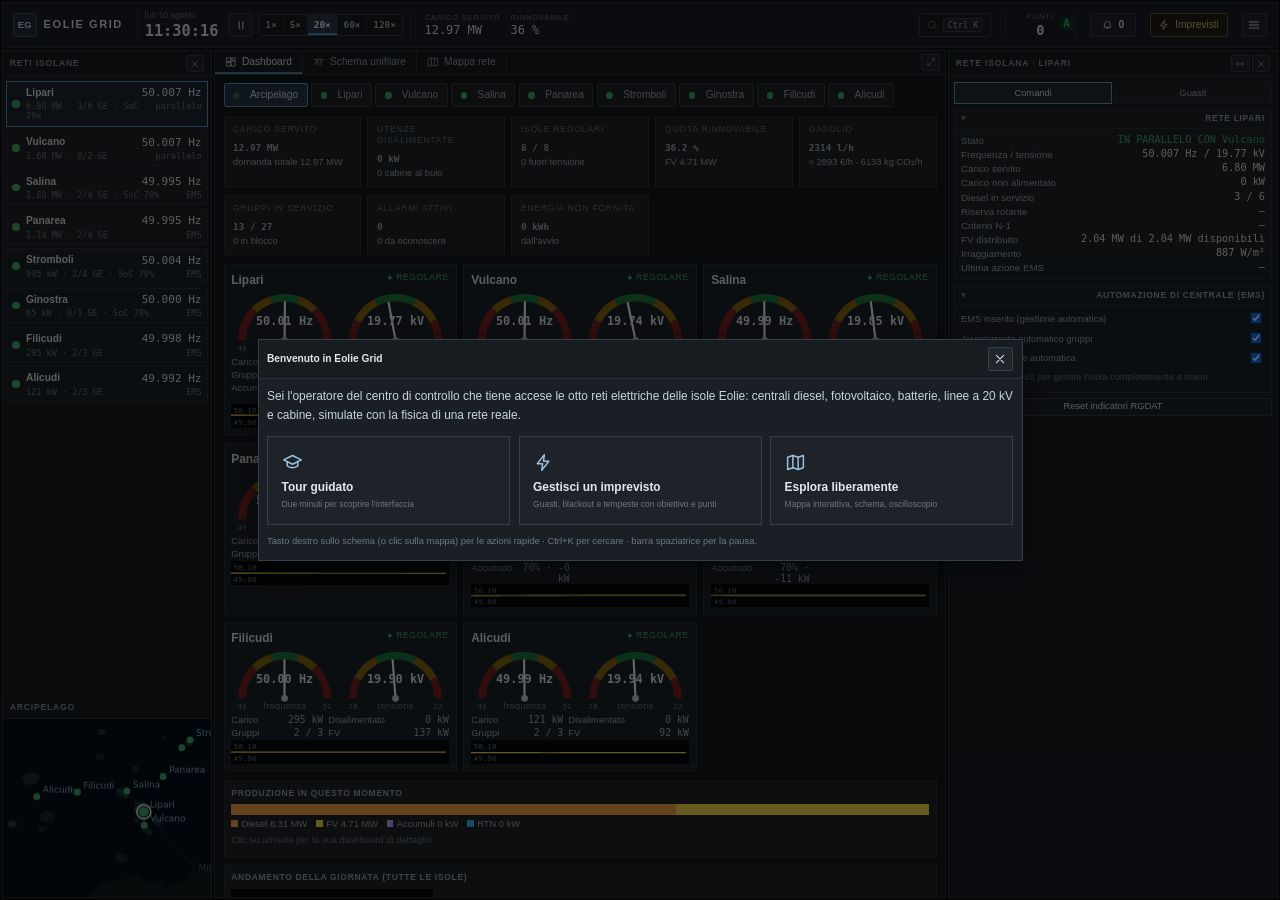
==== Eolie/index.html @ 248d2130 "Estrai i sorgenti di Eolie Grid dallo zip Co-Authored-By: Claude Opus 5.5 <noreply@anthropic.com> Cl" ====
<!DOCTYPE html>
<html lang="it">
<head>
<meta charset="utf-8">
<meta name="viewport" content="width=device-width,initial-scale=1">
<title>Eolie Grid · Centro di controllo</title>
<link rel="stylesheet" href="css/scada.css?v=31">
<link rel="stylesheet" href="css/ux.css?v=31">
<link rel="stylesheet" href="css/icons.css?v=31">
<link rel="stylesheet" href="css/pro.css?v=31">
</head>
<body>
<div id="app">
  <header id="top">
    <div class="brand" data-a="home" title="Torna alla panoramica"><span class="logo">EG</span><div><b>EOLIE GRID</b><small>Centro di controllo reti isolane</small></div></div>
    <div class="timebox">
      <div class="clock"><small id="hDate">—</small><b id="hClock">--:--:--</b></div>
      <button id="bPause" class="btn icon" title="Pausa / riprendi (barra spaziatrice)"><i class="ico ico-pause"></i></button>
      <div class="seg" id="segClk" title="Velocità della giornata simulata">
        <button data-v="1">1×</button><button data-v="5">5×</button><button data-v="20" class="on">20×</button><button data-v="60">60×</button><button data-v="120">120×</button>
      </div>
    </div>
    <div class="kpis" id="kpis" hidden></div>
    <span class="hsp"></span>
    <button class="search" id="bSearch" title="Cerca isole, componenti, imprevisti e comandi (Ctrl+K)"><i class="ico ico-search"></i> <span>Cerca</span><kbd>Ctrl K</kbd></button>
    <div class="score" id="score" title="Punteggio e qualità del servizio · clic per il dettaglio"><small>PUNTI</small><b id="scPts">0</b><i id="scGrade">A</i></div>
    <button id="bAlm" class="btn alm" title="Allarmi da riconoscere · clic per l'elenco"><i class="ico ico-bell"></i> <b id="almN">0</b></button>
    <button id="emsBadge" class="btn wa" data-a="emsAll" title="Automazione disinserita: clic per reinserirla su tutte le isole" style="display:none"></button>
    <button id="bScen" class="btn hi" title="Avvia un imprevisto da gestire"><i class="ico ico-bolt"></i><span> Imprevisti</span></button>
    <div class="hmenu">
      <button id="bMenu" class="btn icon" data-a="menu" title="Menu"><i class="ico ico-menu"></i></button>
      <div id="menuBox" class="hidden">
        <div class="mlab">Pannelli</div>
        <button class="mi" data-a="ptog" data-p="left" id="dk-left"><i></i>Elenco isole</button>
        <button class="mi" data-a="ptog" data-p="right" id="dk-right"><i></i>Pannello comandi</button>
        <button class="mi" data-a="ptog" data-p="bottom" id="dk-bottom"><i></i>Strumenti (oscilloscopio, trend, eventi)</button>
        <div class="mlab">Automazione</div>
        <button class="mi" id="bEms" data-a="emsAll"></button>
        <div class="mlab">Simulazione</div>
        <button class="mi" id="bSlow">Moviola</button>
        <button class="mi" id="bMode" data-a="mode">BASE</button>
        <button class="mi" id="bSnd">Suono</button>
        <button class="mi" id="bAck"><i class="ico ico-check"></i> Riconosci tutti gli allarmi</button>
        <div class="mlab">Altro</div>
        <button class="mi" id="bSet"><i class="ico ico-gear"></i> Impostazioni</button>
        <button class="mi" id="bHelp"><i class="ico ico-help"></i> Aiuto, tour e scorciatoie</button>
      </div>
    </div>
  </header>

  <aside id="left" class="panel">
    <div class="ph"><span>Reti isolane</span><span class="pb"><button data-a="pmin" data-p="left" title="Chiudi pannello"><i class="ico ico-x"></i></button></span></div>
    <div id="islList"></div>
    <div class="ph"><span>Arcipelago</span></div>
    <canvas id="mini"></canvas>
  </aside>

  <section id="center" class="panel">
    <div class="tabs" id="ctabs">
      <button data-tab="dash" class="on"><i class="ico ico-dashboard"></i> Dashboard</button>
      <button data-tab="sld"><i class="ico ico-schema"></i> Schema unifilare</button>
      <button data-tab="map"><i class="ico ico-map"></i> Mappa rete</button>
      <span class="sp"></span>
      <span id="islTitle"></span>
      <button id="bFit" title="Adatta lo schema alla finestra"><i class="ico ico-fit"></i></button>
      <span class="pb"><button data-a="pmax" data-p="center" title="Ingrandisci / ripristina"><i class="ico ico-expand"></i></button></span>
    </div>
    <div class="cv" id="cvWrap"><canvas id="cv"></canvas><div id="tip"></div><div id="banner"></div><div id="dash"></div></div>
  </section>

  <aside id="right" class="panel">
    <div class="ph"><span id="fpTitle">Seleziona un componente</span><span class="pb"><button data-a="pmax" data-p="right" title="Allarga / ripristina"><i class="ico ico-width"></i></button><button data-a="pmin" data-p="right" title="Chiudi pannello"><i class="ico ico-x"></i></button></span></div>
    <div id="fp"></div>
  </aside>

  <footer id="bottom" class="panel">
    <div class="tabs" id="btabs">
      <button data-tab="scope" class="on"><i class="ico ico-scope"></i> Oscilloscopio</button>
      <button data-tab="trend"><i class="ico ico-trend"></i> Trend</button>
      <button data-tab="alm"><i class="ico ico-bell"></i> Allarmi <b id="almN2"></b></button>
      <button data-tab="soe"><i class="ico ico-list"></i> Eventi</button>
      <span class="sp"></span>
      <span class="pb"><button data-a="pmax" data-p="bottom" title="Ingrandisci / ripristina"><i class="ico ico-expand"></i></button><button data-a="pmin" data-p="bottom" title="Chiudi pannello"><i class="ico ico-x"></i></button></span>
    </div>
    <div class="bp on" id="bp-scope">
      <div id="scopeWrap"><canvas id="scope"></canvas><div id="scopeRd"></div></div>
      <div id="scopeSide"><canvas id="phasor"></canvas><div id="scopeCtl"></div></div>
    </div>
    <div class="bp" id="bp-trend"><canvas id="trend"></canvas><div id="trendCtl"></div></div>
    <div class="bp" id="bp-alm"><div class="tblwrap"><table id="almT"></table></div></div>
    <div class="bp" id="bp-soe"><div class="soebar"><select id="soeIsl"></select><input id="soeQ" placeholder="filtra testo…"><label><input type="checkbox" id="soeImp"> solo eventi rilevanti</label></div><div class="tblwrap" id="soeW"><table id="soeT"></table></div></div>
  </footer>
</div>

<div id="modal" class="hidden"><div class="mbox"><div class="mh"><b id="mTitle"></b><button class="btn icon" id="mClose" title="Chiudi"><i class="ico ico-x"></i></button></div><div id="mBody"></div></div></div>
<div id="toast"></div>
<div id="ctx"></div>
<div id="pal" class="hidden"><div class="pbox"><input id="palQ" placeholder="Cerca un'isola, un gruppo, una linea, una cabina, un imprevisto o un comando…" autocomplete="off"><div id="palL"></div><div class="phint">↑↓ per scegliere · Invio per aprire · Esc per chiudere</div></div></div>
<div id="tour" class="hidden"><div id="tourHole"></div><div id="tourCard"></div></div>
<div id="splash"><div><span class="logo">EG</span><b>EOLIE GRID</b><small>Avvio della simulazione</small></div></div>

<script src="js/geo.js?v=31"></script>
<script src="js/data.js?v=31"></script>
<script src="js/engine.js?v=31"></script>
<script src="js/prot.js?v=31"></script>
<script src="js/ctrl.js?v=31"></script>
<script src="js/rec.js?v=31"></script>
<script src="js/ui-core.js?v=31"></script>
<script src="js/scen.js?v=31"></script>
<script src="js/ui-sld.js?v=31"></script>
<script src="js/ui-map.js?v=31"></script>
<script src="js/ui-face.js?v=31"></script>
<script src="js/ui-scope.js?v=31"></script>
<script src="js/ui-dash.js?v=31"></script>
<script src="js/ui-main.js?v=31"></script>
<script src="js/ui-ux.js?v=31"></script>
</body>
</html>
---- Eolie/css/scada.css ----
:root {
  --bg: #070a0d; --pn: #0d1217; --pn2: #111820; --bd: #1f2a33; --bd2: #2c3a46;
  --tx: #93a6b2; --hi: #e2edf3; --dim: #5d717d;
  --mv: #36b9ff; --dead: #4b5864; --ok: #33e07a; --wa: #ffc534; --al: #ff4040; --mag: #ff5fc8; --or: #ff9a2e;
  --c1: #ffe14d; --c2: #3ae6ff; --c3: #ff6ad5; --c4: #6dff8a;
  --mono: ui-monospace, "Cascadia Mono", Consolas, "SF Mono", Menlo, monospace;
  --sans: "Segoe UI", system-ui, -apple-system, Roboto, sans-serif;
}
* { box-sizing: border-box; }
html, body { margin: 0; height: 100%; background: var(--bg); color: var(--tx); font: 12px/1.35 var(--sans); overflow: hidden; }
button, select, input { font: inherit; color: inherit; }
#app { --z: 1; --lw: calc(250px * var(--z)); --rw: calc(360px * var(--z)); --bh: calc(300px * var(--z)); display: grid; height: 100vh; grid-template-columns: var(--lw) 1fr var(--rw); grid-template-rows: calc(54px * var(--z)) 1fr var(--bh); gap: 3px; padding: 3px; }
#app.hideL #left, #app.hideR #right, #app.hideB #bottom { display: none; }
#app.hideL #center { grid-column: 1 / 3; } #app.hideR #center { grid-column: 2 / 4; } #app.hideL.hideR #center { grid-column: 1 / 4; }
#app.hideB #center, #app.hideB #left, #app.hideB #right { grid-row: 2 / 4; }
#app.maxB #center, #app.maxB #left, #app.maxB #right { display: none; } #app.maxB #bottom { grid-row: 2 / 4; }
header#top { grid-column: 1 / -1; display: flex; align-items: center; gap: 14px; padding: 0 10px; background: var(--pn); border: 1px solid var(--bd); }
.brand { display: flex; flex-direction: column; }
.brand b { color: var(--hi); letter-spacing: .18em; font-size: 14px; }
.brand small { color: var(--dim); font-size: 10px; letter-spacing: .06em; }
.clock { display: flex; flex-direction: column; align-items: flex-start; min-width: 92px; }
.clock b { font: 600 18px var(--mono); color: var(--hi); }
.clock small { font-size: 10px; color: var(--dim); }
.simctl { display: flex; gap: 8px; align-items: center; }
.simctl label { display: flex; flex-direction: column; font-size: 9px; color: var(--dim); text-transform: uppercase; letter-spacing: .08em; }
.kpis { display: flex; gap: 12px; flex: 1; overflow: hidden; }
.kpi { display: flex; flex-direction: column; white-space: nowrap; }
.kpi small { font-size: 9px; letter-spacing: .1em; color: var(--dim); text-transform: uppercase; }
.kpi b { font: 500 14px var(--mono); color: var(--hi); }
.almbox, .menu { display: flex; gap: 5px; }
.btn { background: #0f171d; border: 1px solid var(--bd2); color: var(--hi); padding: 5px 9px; cursor: pointer; border-radius: 2px; }
.btn:hover { background: #172430; }
.btn.hi { border-color: #8a5a12; color: #ffcb6b; }
.btn.alm.blink { animation: blink 1s steps(2) infinite; background: #4a0b0b; border-color: var(--al); }
.btn.on { background: #13324a; border-color: var(--mv); }
.btn.dg { border-color: #7d2222; color: #ff9d9d; }
.btn.go { border-color: #1f7a45; color: #8dffb9; }
.btn.wa { border-color: #8a6a12; color: #ffd76b; }
.btn:disabled { opacity: .35; cursor: not-allowed; }
.btn.sm { padding: 2px 6px; font-size: 11px; }
select, input[type=number], input[type=text], input:not([type]) { background: #0b1116; border: 1px solid var(--bd2); color: var(--hi); padding: 3px 5px; border-radius: 2px; }
input[type=number] { width: 72px; font-family: var(--mono); }
@keyframes blink { 50% { opacity: .35; } }
.blink { animation: blink 1s steps(2) infinite; }

aside, #center, footer { background: var(--pn); border: 1px solid var(--bd); min-height: 0; display: flex; flex-direction: column; }
.ph { display: flex; justify-content: space-between; align-items: center; gap: 6px; padding: 5px 8px; font-size: 10px; letter-spacing: .14em; text-transform: uppercase; color: #7f98a6; background: #0a0f13; border-bottom: 1px solid var(--bd); }
#left { overflow: hidden; }
#islList { overflow: auto; flex: 1; padding: 4px; }
.isl { border: 1px solid var(--bd); background: #0a1015; margin-bottom: 4px; padding: 5px 6px; cursor: pointer; display: grid; grid-template-columns: 10px 1fr auto; gap: 2px 6px; align-items: center; }
.isl:hover { background: #101b23; }
.isl.sel { border-color: var(--mv); background: #0d1c27; }
.isl .lamp { width: 9px; height: 9px; border-radius: 50%; background: var(--dead); grid-row: span 2; }
.isl b { color: var(--hi); font-weight: 600; }
.isl .f { font: 13px var(--mono); color: var(--hi); text-align: right; }
.isl small { grid-column: 2 / 4; font: 10px var(--mono); color: var(--dim); display: flex; justify-content: space-between; }
#mini { width: 100%; height: calc(210px * var(--z)); display: block; }

.tabs { display: flex; align-items: stretch; background: #0a0f13; border-bottom: 1px solid var(--bd); min-height: 28px; }
.tabs button { background: none; border: 0; border-right: 1px solid var(--bd); padding: 5px 12px; cursor: pointer; color: var(--tx); }
.tabs button.on { color: var(--hi); background: var(--pn); box-shadow: inset 0 2px 0 var(--mv); }
.tabs .sp { flex: 1; }
#islTitle { align-self: center; padding: 0 10px; color: var(--hi); font-weight: 600; letter-spacing: .05em; }
.cv { position: relative; flex: 1; min-height: 0; }
.cv > canvas { position: absolute; inset: 0; width: 100%; height: 100%; display: block; }
#tip { position: absolute; pointer-events: none; display: none; background: rgba(6, 10, 14, .96); border: 1px solid var(--bd2); padding: 5px 7px; font: 11px var(--mono); color: var(--hi); white-space: pre; z-index: 5; }
#banner { position: absolute; left: 50%; top: 8px; transform: translateX(-50%); display: none; padding: 6px 14px; background: rgba(60, 10, 10, .92); border: 1px solid var(--al); color: #fff; font-weight: 600; z-index: 4; }

#right { overflow: hidden; }
#fp { overflow: auto; flex: 1; padding: 6px; }
.fpTabs { display: flex; gap: 2px; margin-bottom: 6px; }
.fpTabs button { flex: 1; background: #0b1218; border: 1px solid var(--bd); padding: 4px; cursor: pointer; font-size: 11px; }
.fpTabs button.on { border-color: var(--mv); color: var(--hi); background: #10202c; }
.sec { border: 1px solid var(--bd); background: #0a1015; margin-bottom: 6px; }
.sec > h5 { margin: 0; padding: 4px 7px; font-size: 10px; font-weight: 600; letter-spacing: .12em; text-transform: uppercase; color: var(--mv); border-bottom: 1px solid var(--bd); display: flex; justify-content: space-between; }
.sec .bd { padding: 6px 7px; }
.kv { display: grid; grid-template-columns: 1fr auto; gap: 1px 10px; font-size: 11.5px; }
.kv span { color: var(--tx); }
.kv b { font: 500 12px var(--mono); color: var(--hi); text-align: right; }
.kv b.wa { color: var(--wa); } .kv b.al { color: var(--al); } .kv b.ok { color: var(--ok); }
.row { display: flex; gap: 4px; flex-wrap: wrap; align-items: center; margin: 3px 0; }
.row .btn { flex: 1; min-width: 70px; }
.state { display: inline-block; padding: 1px 6px; border: 1px solid; font: 600 11px var(--mono); }
.st-ok { color: var(--ok); border-color: #1f7a45; } .st-wa { color: var(--wa); border-color: #8a6a12; } .st-al { color: var(--al); border-color: #7d2222; } .st-off { color: var(--dim); border-color: var(--bd2); }
.confirm { border: 1px solid var(--wa); background: #241b06; padding: 6px; margin: 4px 0; display: none; }
.confirm.on { display: block; }
.confirm p { margin: 0 0 5px; color: #ffe2a0; }
.note { color: var(--dim); font-size: 11px; margin: 4px 0; }
.warn { color: #ffb4b4; background: #2a0c0c; border: 1px solid #6b1d1d; padding: 5px 7px; margin: 4px 0; }
.bar { height: 5px; background: #16212a; position: relative; margin: 2px 0 5px; }
.bar i { position: absolute; left: 0; top: 0; bottom: 0; background: var(--mv); }
table.rel { width: 100%; border-collapse: collapse; font-size: 11px; }
table.rel td { border-bottom: 1px solid #16212a; padding: 3px 2px; vertical-align: top; }
table.rel td.c { font: 600 11px var(--mono); color: var(--hi); white-space: nowrap; }
.led { display: inline-block; width: 9px; height: 9px; border-radius: 50%; background: #23303a; border: 1px solid #35444f; vertical-align: middle; }
.led.on { background: var(--al); box-shadow: 0 0 6px var(--al); border-color: var(--al); }
.led.pk { background: var(--wa); box-shadow: 0 0 6px var(--wa); border-color: var(--wa); }
.led.g { background: var(--ok); box-shadow: 0 0 5px var(--ok); border-color: var(--ok); }
.pset { display: grid; grid-template-columns: 1fr auto; gap: 3px 6px; align-items: center; font-size: 11px; }
.pset label { color: var(--tx); }
.pset .u { color: var(--dim); font-size: 10px; margin-left: 3px; }
#syncCv { width: 100%; height: 190px; display: block; }

footer { grid-column: 1 / -1; }
.bp { display: none; flex: 1; min-height: 0; }
.bp.on { display: flex; }
#bp-scope { gap: 3px; }
#scopeWrap { flex: 1; position: relative; min-width: 0; display: flex; flex-direction: column; }
#scope { flex: 1; width: 100%; min-height: 0; display: block; }
#scopeRd { display: flex; gap: 14px; padding: 3px 8px; font: 11px var(--mono); background: #0a0f13; border-top: 1px solid var(--bd); flex-wrap: wrap; }
#scopeSide { width: calc(560px * var(--z)); display: flex; gap: 3px; min-height: 0; }
#phasor { width: calc(190px * var(--z)); height: 100%; display: block; background: #05080a; border-left: 1px solid var(--bd); }
#scopeCtl { flex: 1; overflow: auto; padding: 4px 6px; border-left: 1px solid var(--bd); font-size: 11px; }
.ch { display: grid; grid-template-columns: 20px 1fr; gap: 2px 4px; align-items: center; margin-bottom: 4px; }
.ch .sw { width: 16px; height: 16px; border: 1px solid; cursor: pointer; text-align: center; font: 600 10px/14px var(--mono); }
.ch select { width: 100%; font-size: 11px; padding: 1px 2px; }
.ch .sub { display: flex; gap: 3px; }
.ch .sub select { flex: 1; }
.sc-row { display: flex; gap: 4px; align-items: center; margin: 3px 0; flex-wrap: wrap; }
.sc-row label { color: var(--dim); }
#bp-trend { flex-direction: row; }
#trend { flex: 1; min-width: 0; display: block; height: 100%; }
#trendCtl { width: 210px; padding: 6px; border-left: 1px solid var(--bd); overflow: auto; }
.tblwrap { flex: 1; overflow: auto; }
table#almT, table#soeT { width: 100%; border-collapse: collapse; font: 11.5px var(--mono); }
#almT td, #soeT td { padding: 2px 6px; border-bottom: 1px solid #141d24; white-space: nowrap; }
#almT td.tx, #soeT td.tx { white-space: normal; width: 100%; }
#almT tr.p3 td { color: #ff8585; } #almT tr.p2 td { color: #ffd76b; } #almT tr.p1 td { color: #9fd8ff; }
#almT tr.un td.tx { font-weight: 700; }
#almT tr.un.p3 td { animation: blink 1s steps(2) infinite; }
#almT tr.in td { color: var(--dim) !important; }
#soeT tr.p3 td { color: #ff8a8a; } #soeT tr.p2 td { color: #ffd98a; } #soeT tr.p1 td { color: #a9bcc7; }
#soeT td.t { color: var(--dim); }
#bp-soe { flex-direction: column; }
.soebar { display: flex; gap: 6px; padding: 4px 6px; background: #0a0f13; border-bottom: 1px solid var(--bd); align-items: center; }

#modal { position: fixed; inset: 0; background: rgba(0, 0, 0, .6); display: flex; align-items: center; justify-content: center; z-index: 20; }
#modal.hidden { display: none; }
.mbox { background: var(--pn); border: 1px solid var(--bd2); width: min(900px, 94vw); max-height: 88vh; display: flex; flex-direction: column; }
.mh { display: flex; justify-content: space-between; align-items: center; padding: 8px 10px; border-bottom: 1px solid var(--bd); color: var(--hi); }
#mBody { overflow: auto; padding: 10px; }
.scn { border: 1px solid var(--bd); background: #0a1015; padding: 8px; margin-bottom: 6px; display: grid; grid-template-columns: 1fr auto; gap: 4px 10px; }
.scn b { color: var(--hi); }
.scn p { margin: 0; grid-column: 1; color: var(--tx); }
.scn .tag { font-size: 10px; color: var(--mv); letter-spacing: .1em; text-transform: uppercase; }
.scn .btn { grid-row: 1 / span 3; grid-column: 2; align-self: center; }
.grid2 { display: grid; grid-template-columns: 1fr 1fr; gap: 10px; }
.help h4 { color: var(--hi); margin: 12px 0 4px; }
.help p, .help li { color: var(--tx); }
#toast { position: fixed; right: 380px; bottom: 312px; z-index: 30; display: flex; flex-direction: column; gap: 4px; align-items: flex-end; pointer-events: none; }
#toast div { background: #2a0c0c; border: 1px solid var(--al); color: #fff; padding: 6px 10px; max-width: 460px; font-size: 12px; animation: fade 6s forwards; }
#toast div.i { background: #0d2230; border-color: var(--mv); }
@keyframes fade { 0%, 80% { opacity: 1; } 100% { opacity: 0; } }
::-webkit-scrollbar { width: 8px; height: 8px; } ::-webkit-scrollbar-thumb { background: #24323d; } ::-webkit-scrollbar-track { background: transparent; }
@media (max-width: 1300px) { #app { grid-template-columns: 210px 1fr 330px; } #scopeSide { width: 470px; } .kpis .kpi:nth-child(n+6) { display: none; } }

.pb { display: inline-flex; gap: 2px; align-items: center; }
.pb button { background: #0f171d; border: 1px solid var(--bd2); color: var(--tx); width: 22px; height: 20px; padding: 0; cursor: pointer; font-size: 12px; line-height: 1; border-radius: 2px; }
.pb button:hover { color: var(--hi); border-color: var(--mv); }
.tabs .pb { padding: 0 6px; }
.dock { display: inline-flex; border: 1px solid var(--bd); border-radius: 3px; overflow: hidden; }
.dock .btn { border: 0; border-right: 1px solid var(--bd); border-radius: 0; opacity: .55; }
.dock .btn.on { opacity: 1; background: #13324a; }
.score { display: flex; flex-direction: column; align-items: center; padding: 0 8px; border-left: 1px solid var(--bd); border-right: 1px solid var(--bd); position: relative; min-width: 84px; }
.score small { font-size: 9px; letter-spacing: .12em; color: var(--dim); }
.score b { font: 600 16px var(--mono); color: var(--hi); }
.score i { position: absolute; right: 2px; top: 6px; font: 700 13px var(--mono); font-style: normal; padding: 0 4px; border-radius: 2px; background: #0f3a22; color: var(--ok); }
.sec > h5 { cursor: pointer; user-select: none; }
.sec > h5::before { content: '▾'; margin-right: 5px; color: var(--dim); }
.sec.closed > h5::before { content: '▸'; }
.sec.closed > .bd { display: none; }
.adv { border-top: 1px dashed var(--bd2); margin-top: 6px; padding-top: 4px; }
details.more > summary { cursor: pointer; color: var(--mv); font-size: 11px; margin: 4px 0; }
/* dashboard */
#dash { position: absolute; inset: 0; overflow: auto; display: none; padding: 10px; background: #070b0f; }
#dash.on { display: block; }
.dsel { display: flex; gap: 4px; flex-wrap: wrap; margin-bottom: 10px; }
.dsel button { background: #0d151b; border: 1px solid var(--bd2); color: var(--tx); padding: 5px 10px; cursor: pointer; border-radius: 14px; }
.dsel button.on { background: #13324a; border-color: var(--mv); color: var(--hi); }
.dsel button i { display: inline-block; width: 8px; height: 8px; border-radius: 50%; margin-right: 6px; vertical-align: middle; }
.tiles { display: grid; grid-template-columns: repeat(auto-fill, minmax(145px, 1fr)); gap: 8px; margin-bottom: 10px; }
.tile { background: var(--pn); border: 1px solid var(--bd); padding: 8px 10px; }
.tile small { display: block; font-size: 10px; letter-spacing: .1em; text-transform: uppercase; color: var(--dim); }
.tile b { display: block; font: 600 20px var(--mono); color: var(--hi); margin-top: 2px; }
.tile span { font-size: 11px; color: var(--tx); }
.tile.al b { color: var(--al); } .tile.wa b { color: var(--wa); } .tile.ok b { color: var(--ok); }
.dgrid { display: grid; grid-template-columns: repeat(auto-fill, minmax(270px, 1fr)); gap: 8px; }
.card { background: var(--pn); border: 1px solid var(--bd); padding: 8px; cursor: pointer; position: relative; }
.card:hover { border-color: var(--mv); }
.card.bad { border-color: #7d2222; box-shadow: inset 0 0 0 1px #7d2222; }
.card h4 { margin: 0 0 4px; display: flex; justify-content: space-between; color: var(--hi); font-size: 14px; }
.card h4 small { font-size: 10px; font-weight: 400; color: var(--dim); letter-spacing: .08em; }
.card canvas { width: 100%; display: block; }
.card .kv { margin-top: 4px; }
.mbar { height: 12px; display: flex; background: #16212a; margin: 4px 0; border-radius: 2px; overflow: hidden; }
.mbar i { display: block; height: 100%; }
.panelgrid { display: grid; grid-template-columns: repeat(auto-fit, minmax(360px, 1fr)); gap: 8px; }
.dbox { background: var(--pn); border: 1px solid var(--bd); padding: 8px; min-width: 0; }
.dbox h5 { margin: 0 0 6px; font-size: 10px; letter-spacing: .12em; text-transform: uppercase; color: var(--mv); }
table.dt { width: 100%; border-collapse: collapse; font-size: 12px; }
table.dt td { padding: 3px 4px; border-bottom: 1px solid #141d24; }
table.dt td.n { font-family: var(--mono); text-align: right; color: var(--hi); }
table.dt tr { cursor: pointer; } table.dt tr:hover td { background: #101b23; }
.lb { display: inline-block; height: 6px; background: #16212a; width: 70px; vertical-align: middle; position: relative; }
.lb i { position: absolute; left: 0; top: 0; bottom: 0; }
.goal { border: 1px solid #8a5a12; background: #1d1606; padding: 6px 8px; margin: 6px 0; color: #ffe2a0; }
.goal.done { border-color: #1f7a45; background: #0b2215; color: #9dffc5; }
@media (max-width: 1300px) { .panelgrid { grid-template-columns: 1fr; } }

/* scala dell'interfaccia in base allo schermo (le aree con interazione su canvas non sono zoomate) */
#top > *, #left > .ph, #islList, #ctabs, #right > .ph, #scnBox, #fp, #btabs, #scopeCtl, #scopeRd, #trendCtl, #bp-alm .tblwrap, #bp-soe, #dashIn, .mbox, #toast, #tip { zoom: var(--z); }
#dash { padding: 0; }
#dashIn { padding: 10px; min-height: 100%; }

.card .kv { grid-template-columns: auto 1fr auto 1fr; gap: 1px 6px; font-size: 11px; }
.card .kv b { font-size: 11.5px; }
.drow { display: grid; grid-template-columns: minmax(300px, 1fr) 2fr; gap: 8px; margin-top: 10px; }
.tile b { font-size: 18px; }
@media (max-width: 1300px) { .drow { grid-template-columns: 1fr; } }
---- Eolie/css/ux.css ----
/* ===================== rifinitura prodotto ===================== */
.brand { flex-direction: row; align-items: center; gap: 8px; cursor: pointer; }
.brand > div { display: flex; flex-direction: column; }
.logo { display: inline-grid; place-items: center; width: 30px; height: 30px; border-radius: 8px; background: linear-gradient(135deg, #1a6fa8, #36b9ff); color: #fff; font-size: 16px; box-shadow: 0 0 12px rgba(54,185,255,.35); }
.timebox { display: flex; align-items: center; gap: 6px; padding: 0 8px; border-left: 1px solid var(--bd); border-right: 1px solid var(--bd); }
.btn.icon { width: 32px; height: 30px; padding: 0; display: inline-grid; place-items: center; font-size: 14px; }
#bSlow { width: auto; min-width: 32px; padding: 0 6px; }
.seg { display: inline-flex; border: 1px solid var(--bd2); border-radius: 4px; overflow: hidden; }
.seg button { background: #0b1218; border: 0; border-right: 1px solid var(--bd); color: var(--tx); padding: 5px 7px; cursor: pointer; font: 600 11px var(--mono); }
.seg button:last-child { border-right: 0; }
.seg button.on { background: #13324a; color: #fff; box-shadow: inset 0 -2px 0 var(--mv); }
.search { display: flex; align-items: center; gap: 6px; background: #0b1218; border: 1px solid var(--bd2); color: var(--dim); padding: 5px 8px; border-radius: 4px; cursor: pointer; min-width: 150px; }
.search:hover { border-color: var(--mv); color: var(--tx); }
.search span { flex: 1; text-align: left; }
kbd { font: 10px var(--mono); border: 1px solid var(--bd2); border-radius: 3px; padding: 1px 4px; color: var(--tx); background: #10181f; }
.btn { transition: background .12s, border-color .12s; }
.btn:focus-visible, .seg button:focus-visible, .search:focus-visible { outline: 2px solid var(--mv); outline-offset: 1px; }
#toast div.go { cursor: pointer; pointer-events: auto; }
#toast div.go::after { content: '  →'; color: #9fd8ff; }

/* menu rapido */
#ctx { position: fixed; display: none; z-index: 40; min-width: 270px; max-width: 340px; background: rgba(10, 16, 21, .98); border: 1px solid var(--bd2); border-radius: 6px; box-shadow: 0 10px 30px rgba(0,0,0,.6); padding: 4px; zoom: var(--z, 1); }
#ctx .ch { display: flex; align-items: center; gap: 8px; padding: 6px 6px 8px; border-bottom: 1px solid var(--bd); margin-bottom: 4px; }
#ctx .ch .ic { font-size: 18px; width: 26px; text-align: center; }
#ctx .ch > div { flex: 1; min-width: 0; }
#ctx .ch b { display: block; color: var(--hi); white-space: nowrap; overflow: hidden; text-overflow: ellipsis; }
#ctx .ch small { color: var(--dim); font-size: 10px; }
#ctx .state { font-size: 9px; padding: 1px 5px; white-space: nowrap; }
#ctx .ci { display: flex; gap: 8px; align-items: center; width: 100%; text-align: left; background: none; border: 0; color: var(--hi); padding: 6px 8px; border-radius: 4px; cursor: pointer; }
#ctx .ci span { width: 18px; text-align: center; color: var(--mv); }
#ctx .ci:hover { background: #13324a; }
#ctx .ci.dg span { color: #ff8a8a; } #ctx .ci.go span { color: var(--ok); } #ctx .ci.wa span { color: var(--wa); }
#ctx hr { border: 0; border-top: 1px solid var(--bd); margin: 4px 0; }
#ctx .ask { padding: 6px; } #ctx .ask p { margin: 0 0 6px; color: #ffe2a0; }

/* scheda componente */
.hero { background: linear-gradient(180deg, #0f1c25, #0b141a); border: 1px solid var(--bd2); border-radius: 6px; padding: 8px; margin-bottom: 8px; }
.hero .hh { display: flex; align-items: center; gap: 8px; }
.hero .ic { font-size: 20px; width: 32px; height: 32px; display: grid; place-items: center; background: #0a1318; border: 1px solid var(--bd); border-radius: 6px; flex: none; }
.hero .ht { flex: 1; min-width: 0; }
.hero .ht b { display: block; color: var(--hi); font-size: 13px; white-space: nowrap; overflow: hidden; text-overflow: ellipsis; }
.hero .ht small { color: var(--dim); font-size: 10px; }
.hero .hk { display: grid; grid-template-columns: repeat(3, 1fr); gap: 6px; margin: 8px 0 6px; }
.hero .hk div { background: #081016; border: 1px solid var(--bd); border-radius: 4px; padding: 4px 6px; min-width: 0; }
.hero .hk small { display: block; font-size: 9px; letter-spacing: .1em; text-transform: uppercase; color: var(--dim); }
.hero .hk span { font: 600 13px var(--mono); color: var(--hi); white-space: nowrap; }
.hero .ha { display: flex; flex-direction: column; gap: 4px; }
.hero .ha .btn { text-align: left; }

/* ricerca */
#pal { position: fixed; inset: 0; z-index: 50; background: rgba(0,0,0,.5); display: flex; justify-content: center; align-items: flex-start; padding-top: 12vh; }
#pal.hidden { display: none; }
.pbox { width: min(640px, 92vw); background: var(--pn); border: 1px solid var(--bd2); border-radius: 8px; box-shadow: 0 20px 50px rgba(0,0,0,.6); overflow: hidden; zoom: var(--z, 1); }
#palQ { width: 100%; border: 0; border-bottom: 1px solid var(--bd); background: #0b1218; padding: 14px 16px; font-size: 15px; color: var(--hi); outline: none; border-radius: 0; }
#palL { max-height: 52vh; overflow: auto; padding: 4px; }
.pi { display: grid; grid-template-columns: 28px 1fr auto; gap: 8px; align-items: center; padding: 7px 10px; border-radius: 5px; cursor: pointer; }
.pi .ic { text-align: center; } .pi b { color: var(--hi); font-weight: 500; } .pi small { color: var(--dim); }
.pi.on, .pi:hover { background: #13324a; }
.phint { padding: 6px 12px; font-size: 10px; color: var(--dim); border-top: 1px solid var(--bd); }

/* tour */
#tour { position: fixed; inset: 0; z-index: 60; }
#tour.hidden { display: none; }
#tourHole { position: fixed; border: 2px solid var(--mv); border-radius: 6px; box-shadow: 0 0 0 9999px rgba(2,5,8,.72), 0 0 18px rgba(54,185,255,.6); transition: all .3s ease; pointer-events: none; }
#tourCard { position: fixed; background: var(--pn); border: 1px solid var(--mv); border-radius: 8px; padding: 12px 14px; box-shadow: 0 12px 40px rgba(0,0,0,.6); transition: left .3s, top .3s; }
#tourCard small { color: var(--mv); font: 600 10px var(--mono); }
#tourCard b { display: block; color: var(--hi); font-size: 15px; margin: 2px 0 6px; }
#tourCard p { margin: 0 0 10px; line-height: 1.5; }
#tourCard .row { justify-content: flex-end; }
#tourCard .row .btn { flex: 0 0 auto; }

/* benvenuto, vittoria */
.welcome .lead { font-size: 14px; line-height: 1.55; color: #c7d4dc; margin-top: 0; }
.wcards { display: grid; grid-template-columns: repeat(auto-fit, minmax(200px, 1fr)); gap: 10px; margin: 12px 0; }
.wcard { background: #0b151c; border: 1px solid var(--bd2); border-radius: 8px; padding: 16px; text-align: left; cursor: pointer; color: var(--tx); display: flex; flex-direction: column; gap: 4px; }
.wcard:hover { border-color: var(--mv); background: #0f1f2a; }
.wcard span { font-size: 26px; } .wcard b { color: var(--hi); font-size: 14px; } .wcard small { color: var(--dim); }
.win { text-align: center; } .win .big { font-size: 44px; color: var(--ok); text-shadow: 0 0 20px rgba(51,224,122,.5); } .win > b { color: var(--hi); font-size: 15px; }
.mbox { border-radius: 8px; overflow: hidden; box-shadow: 0 20px 50px rgba(0,0,0,.6); }

/* splash */
#splash { position: fixed; inset: 0; z-index: 100; background: #05080b; display: grid; place-items: center; transition: opacity .5s; }
#splash.out { opacity: 0; pointer-events: none; }
#splash > div { display: flex; flex-direction: column; align-items: center; gap: 8px; }
#splash .logo { width: 56px; height: 56px; font-size: 28px; border-radius: 14px; }
#splash b { color: var(--hi); letter-spacing: .3em; font-size: 18px; } #splash small { color: var(--dim); }

/* barra della mappa */
#mapBar { position: absolute; left: 8px; right: 8px; top: 8px; z-index: 3; display: none; gap: 8px; flex-wrap: wrap; align-items: flex-start; pointer-events: none; zoom: var(--z, 1); }
#mapBar .mgrp { display: inline-flex; flex-wrap: wrap; background: rgba(8,13,18,.92); border: 1px solid var(--bd2); border-radius: 6px; overflow: hidden; pointer-events: auto; }
#mapBar button { background: none; border: 0; border-right: 1px solid var(--bd); color: var(--tx); padding: 5px 9px; cursor: pointer; font-size: 11px; }
#mapBar button:hover { color: var(--hi); background: #13324a; }
#mapBar button.on { color: #fff; background: #13324a; box-shadow: inset 0 -2px 0 var(--mv); }
#mapHint { width: 100%; color: var(--dim); font-size: 10px; text-shadow: 0 1px 2px #000; }

/* finestre strette */
@media (max-width: 1500px) { .kpis .kpi:nth-child(n+3) { display: none; } .brand small { display: none; } .search span { display: none; } .search { min-width: 0; } }
@media (max-width: 1250px) { .kpis { display: none; } .clock small { display: none; } .dock .btn { padding: 2px 6px; } }
@media (max-width: 1000px) { .brand > div { display: none; } .score small { display: none; } }

.dock i { font-style: normal; }
@media (max-width: 1250px) { .dock span { display: none; } }
@media (max-width: 1000px) { #bScen span { display: none; } .timebox .seg button { padding: 5px 5px; } #bMode { padding: 2px 5px; } }
#top { overflow: hidden; }

/* intestazione essenziale e menu */
.hsp { flex: 1; }
#top { gap: 10px; }
.hmenu { position: relative; }
#menuBox { position: fixed; right: 10px; top: calc(56px * var(--z, 1)); z-index: 45; width: 300px; background: rgba(10,16,21,.98); border: 1px solid var(--bd2); border-radius: 8px; box-shadow: 0 14px 40px rgba(0,0,0,.6); padding: 6px; }
#menuBox.hidden { display: none; }
.mlab { font-size: 9px; letter-spacing: .14em; text-transform: uppercase; color: var(--dim); padding: 8px 8px 3px; }
.mi { display: flex; align-items: center; gap: 8px; width: 100%; text-align: left; background: none; border: 0; color: var(--hi); padding: 7px 8px; border-radius: 5px; cursor: pointer; font-size: 12px; }
.mi:hover { background: #13324a; }
.mi i { width: 14px; height: 14px; border: 1px solid var(--bd2); border-radius: 3px; flex: none; display: grid; place-items: center; font-style: normal; font-size: 10px; }
.mi.on i { background: var(--mv); border-color: var(--mv); }
.mi.on i::after { content: '✓'; color: #04121c; font-weight: 700; }
#bAlm { min-width: 54px; }

/* controlli di zoom */
#zoomBar { position: absolute; right: 10px; bottom: 26px; z-index: 3; display: none; flex-direction: column; background: rgba(8,13,18,.92); border: 1px solid var(--bd2); border-radius: 6px; overflow: hidden; zoom: var(--z, 1); }
#zoomBar button { width: 34px; height: 32px; background: none; border: 0; border-bottom: 1px solid var(--bd); color: var(--hi); font-size: 16px; cursor: pointer; }
#zoomBar button:last-child { border-bottom: 0; }
#zoomBar button:hover { background: #13324a; }

#mapBar .wx button { font-size: 12px; }
#mapBar .wx .wxb { font-size: 14px; padding: 3px 8px; }
---- Eolie/css/icons.css ----
/* icone a tratto (generate) — colore = currentColor */
.ico { display: inline-block; width: 1.15em; height: 1.15em; vertical-align: -0.2em; background-color: currentColor; -webkit-mask: var(--m) center / contain no-repeat; mask: var(--m) center / contain no-repeat; flex: none; }
.ico-search { --m: url("data:image/svg+xml;utf8,%3Csvg xmlns='http://www.w3.org/2000/svg' viewBox='0 0 24 24' fill='none' stroke='black' stroke-width='1.7' stroke-linecap='round' stroke-linejoin='round'%3E%3Ccircle cx='11' cy='11' r='6.5'/%3E%3Cpath d='M16 16l4.5 4.5'/%3E%3C/svg%3E"); }
.ico-bell { --m: url("data:image/svg+xml;utf8,%3Csvg xmlns='http://www.w3.org/2000/svg' viewBox='0 0 24 24' fill='none' stroke='black' stroke-width='1.7' stroke-linecap='round' stroke-linejoin='round'%3E%3Cpath d='M6 16V11a6 6 0 0 1 12 0v5l1.5 2h-15z'/%3E%3Cpath d='M10 20.5h4'/%3E%3C/svg%3E"); }
.ico-list { --m: url("data:image/svg+xml;utf8,%3Csvg xmlns='http://www.w3.org/2000/svg' viewBox='0 0 24 24' fill='none' stroke='black' stroke-width='1.7' stroke-linecap='round' stroke-linejoin='round'%3E%3Cpath d='M5 7h14M5 12h14M5 17h14'/%3E%3C/svg%3E"); }
.ico-menu { --m: url("data:image/svg+xml;utf8,%3Csvg xmlns='http://www.w3.org/2000/svg' viewBox='0 0 24 24' fill='none' stroke='black' stroke-width='1.7' stroke-linecap='round' stroke-linejoin='round'%3E%3Cpath d='M4 7h16M4 12h16M4 17h16'/%3E%3C/svg%3E"); }
.ico-gear { --m: url("data:image/svg+xml;utf8,%3Csvg xmlns='http://www.w3.org/2000/svg' viewBox='0 0 24 24' fill='none' stroke='black' stroke-width='1.7' stroke-linecap='round' stroke-linejoin='round'%3E%3Ccircle cx='12' cy='12' r='3'/%3E%3Cpath d='M12 3v3M12 18v3M3 12h3M18 12h3M5.6 5.6l2.1 2.1M16.3 16.3l2.1 2.1M5.6 18.4l2.1-2.1M16.3 7.7l2.1-2.1'/%3E%3C/svg%3E"); }
.ico-help { --m: url("data:image/svg+xml;utf8,%3Csvg xmlns='http://www.w3.org/2000/svg' viewBox='0 0 24 24' fill='none' stroke='black' stroke-width='1.7' stroke-linecap='round' stroke-linejoin='round'%3E%3Ccircle cx='12' cy='12' r='8.5'/%3E%3Cpath d='M9.5 9.5a2.5 2.5 0 1 1 3.5 2.3c-.7.3-1 .8-1 1.5v.7'/%3E%3Cpath d='M12 16.8v.2'/%3E%3C/svg%3E"); }
.ico-bolt { --m: url("data:image/svg+xml;utf8,%3Csvg xmlns='http://www.w3.org/2000/svg' viewBox='0 0 24 24' fill='none' stroke='black' stroke-width='1.7' stroke-linecap='round' stroke-linejoin='round'%3E%3Cpath d='M13 3L5 13.5h6L10 21l8-10.5h-6z'/%3E%3C/svg%3E"); }
.ico-pause { --m: url("data:image/svg+xml;utf8,%3Csvg xmlns='http://www.w3.org/2000/svg' viewBox='0 0 24 24' fill='none' stroke='black' stroke-width='1.7' stroke-linecap='round' stroke-linejoin='round'%3E%3Cpath d='M9 6v12M15 6v12'/%3E%3C/svg%3E"); }
.ico-play { --m: url("data:image/svg+xml;utf8,%3Csvg xmlns='http://www.w3.org/2000/svg' viewBox='0 0 24 24' fill='none' stroke='black' stroke-width='1.7' stroke-linecap='round' stroke-linejoin='round'%3E%3Cpath d='M8 5.5v13l10-6.5z'/%3E%3C/svg%3E"); }
.ico-stop { --m: url("data:image/svg+xml;utf8,%3Csvg xmlns='http://www.w3.org/2000/svg' viewBox='0 0 24 24' fill='none' stroke='black' stroke-width='1.7' stroke-linecap='round' stroke-linejoin='round'%3E%3Crect x='6.5' y='6.5' width='11' height='11'/%3E%3C/svg%3E"); }
.ico-power { --m: url("data:image/svg+xml;utf8,%3Csvg xmlns='http://www.w3.org/2000/svg' viewBox='0 0 24 24' fill='none' stroke='black' stroke-width='1.7' stroke-linecap='round' stroke-linejoin='round'%3E%3Cpath d='M12 4v8'/%3E%3Cpath d='M7 7a7 7 0 1 0 10 0'/%3E%3C/svg%3E"); }
.ico-reset { --m: url("data:image/svg+xml;utf8,%3Csvg xmlns='http://www.w3.org/2000/svg' viewBox='0 0 24 24' fill='none' stroke='black' stroke-width='1.7' stroke-linecap='round' stroke-linejoin='round'%3E%3Cpath d='M5 12a7 7 0 1 0 2-5'/%3E%3Cpath d='M5 4v4h4'/%3E%3C/svg%3E"); }
.ico-sync { --m: url("data:image/svg+xml;utf8,%3Csvg xmlns='http://www.w3.org/2000/svg' viewBox='0 0 24 24' fill='none' stroke='black' stroke-width='1.7' stroke-linecap='round' stroke-linejoin='round'%3E%3Cpath d='M5 9a7 7 0 0 1 12.5-2.5M19 15a7 7 0 0 1-12.5 2.5'/%3E%3Cpath d='M18 3v4h-4M6 21v-4h4'/%3E%3C/svg%3E"); }
.ico-hand { --m: url("data:image/svg+xml;utf8,%3Csvg xmlns='http://www.w3.org/2000/svg' viewBox='0 0 24 24' fill='none' stroke='black' stroke-width='1.7' stroke-linecap='round' stroke-linejoin='round'%3E%3Cpath d='M8 13V6.5a1.5 1.5 0 0 1 3 0V12M11 11V5a1.5 1.5 0 0 1 3 0v6M14 11V6.5a1.5 1.5 0 0 1 3 0V14a6 6 0 0 1-6 6h-1a5 5 0 0 1-4-2l-2.5-3.5a1.5 1.5 0 0 1 2.3-1.9L8 14.5'/%3E%3C/svg%3E"); }
.ico-auto { --m: url("data:image/svg+xml;utf8,%3Csvg xmlns='http://www.w3.org/2000/svg' viewBox='0 0 24 24' fill='none' stroke='black' stroke-width='1.7' stroke-linecap='round' stroke-linejoin='round'%3E%3Crect x='5' y='8' width='14' height='10' rx='1'/%3E%3Cpath d='M12 4v4M9 13h.01M15 13h.01'/%3E%3C/svg%3E"); }
.ico-wave { --m: url("data:image/svg+xml;utf8,%3Csvg xmlns='http://www.w3.org/2000/svg' viewBox='0 0 24 24' fill='none' stroke='black' stroke-width='1.7' stroke-linecap='round' stroke-linejoin='round'%3E%3Cpath d='M3 12c2-6 4-6 6 0s4 6 6 0 4-6 6 0'/%3E%3C/svg%3E"); }
.ico-warning { --m: url("data:image/svg+xml;utf8,%3Csvg xmlns='http://www.w3.org/2000/svg' viewBox='0 0 24 24' fill='none' stroke='black' stroke-width='1.7' stroke-linecap='round' stroke-linejoin='round'%3E%3Cpath d='M12 4l9 16H3z'/%3E%3Cpath d='M12 10v4.5M12 17.2v.3'/%3E%3C/svg%3E"); }
.ico-wrench { --m: url("data:image/svg+xml;utf8,%3Csvg xmlns='http://www.w3.org/2000/svg' viewBox='0 0 24 24' fill='none' stroke='black' stroke-width='1.7' stroke-linecap='round' stroke-linejoin='round'%3E%3Cpath d='M14.5 6.5a4 4 0 0 0 5 5L12 19a2.1 2.1 0 0 1-3-3l7.5-7.5a4 4 0 0 0-2-2z'/%3E%3C/svg%3E"); }
.ico-gen { --m: url("data:image/svg+xml;utf8,%3Csvg xmlns='http://www.w3.org/2000/svg' viewBox='0 0 24 24' fill='none' stroke='black' stroke-width='1.7' stroke-linecap='round' stroke-linejoin='round'%3E%3Ccircle cx='12' cy='12' r='8'/%3E%3Cpath d='M7.5 12c1.5-3 3-3 4.5 0s3 3 4.5 0'/%3E%3C/svg%3E"); }
.ico-battery { --m: url("data:image/svg+xml;utf8,%3Csvg xmlns='http://www.w3.org/2000/svg' viewBox='0 0 24 24' fill='none' stroke='black' stroke-width='1.7' stroke-linecap='round' stroke-linejoin='round'%3E%3Crect x='3' y='7.5' width='16' height='9'/%3E%3Cpath d='M21 10.5v3M6.5 10.5v3M9.5 10.5v3'/%3E%3C/svg%3E"); }
.ico-line { --m: url("data:image/svg+xml;utf8,%3Csvg xmlns='http://www.w3.org/2000/svg' viewBox='0 0 24 24' fill='none' stroke='black' stroke-width='1.7' stroke-linecap='round' stroke-linejoin='round'%3E%3Cpath d='M3 17L9 7l6 10 6-10'/%3E%3C/svg%3E"); }
.ico-cabin { --m: url("data:image/svg+xml;utf8,%3Csvg xmlns='http://www.w3.org/2000/svg' viewBox='0 0 24 24' fill='none' stroke='black' stroke-width='1.7' stroke-linecap='round' stroke-linejoin='round'%3E%3Cpath d='M4 11l8-6 8 6v9H4z'/%3E%3Cpath d='M10 20v-5h4v5'/%3E%3C/svg%3E"); }
.ico-segment { --m: url("data:image/svg+xml;utf8,%3Csvg xmlns='http://www.w3.org/2000/svg' viewBox='0 0 24 24' fill='none' stroke='black' stroke-width='1.7' stroke-linecap='round' stroke-linejoin='round'%3E%3Cpath d='M5 19L19 5'/%3E%3Ccircle cx='5' cy='19' r='1.5'/%3E%3Ccircle cx='19' cy='5' r='1.5'/%3E%3C/svg%3E"); }
.ico-switch { --m: url("data:image/svg+xml;utf8,%3Csvg xmlns='http://www.w3.org/2000/svg' viewBox='0 0 24 24' fill='none' stroke='black' stroke-width='1.7' stroke-linecap='round' stroke-linejoin='round'%3E%3Cpath d='M4 17h5l7-7M16 17h4'/%3E%3Ccircle cx='9' cy='17' r='1.3'/%3E%3C/svg%3E"); }
.ico-bus { --m: url("data:image/svg+xml;utf8,%3Csvg xmlns='http://www.w3.org/2000/svg' viewBox='0 0 24 24' fill='none' stroke='black' stroke-width='1.7' stroke-linecap='round' stroke-linejoin='round'%3E%3Cpath d='M3 12h18M7 12V6M12 12V6M17 12V6M7 12v6M17 12v6'/%3E%3C/svg%3E"); }
.ico-cable { --m: url("data:image/svg+xml;utf8,%3Csvg xmlns='http://www.w3.org/2000/svg' viewBox='0 0 24 24' fill='none' stroke='black' stroke-width='1.7' stroke-linecap='round' stroke-linejoin='round'%3E%3Cpath d='M4 8h5a3 3 0 0 1 3 3v2a3 3 0 0 0 3 3h5'/%3E%3Cpath d='M4 6v4M20 14v4'/%3E%3C/svg%3E"); }
.ico-island { --m: url("data:image/svg+xml;utf8,%3Csvg xmlns='http://www.w3.org/2000/svg' viewBox='0 0 24 24' fill='none' stroke='black' stroke-width='1.7' stroke-linecap='round' stroke-linejoin='round'%3E%3Cpath d='M3 17c3-1 4-5 9-5s6 4 9 5'/%3E%3Cpath d='M2 20h20'/%3E%3C/svg%3E"); }
.ico-sun { --m: url("data:image/svg+xml;utf8,%3Csvg xmlns='http://www.w3.org/2000/svg' viewBox='0 0 24 24' fill='none' stroke='black' stroke-width='1.7' stroke-linecap='round' stroke-linejoin='round'%3E%3Ccircle cx='12' cy='12' r='4'/%3E%3Cpath d='M12 3v2M12 19v2M3 12h2M19 12h2M5.6 5.6l1.4 1.4M17 17l1.4 1.4M5.6 18.4L7 17M17 7l1.4-1.4'/%3E%3C/svg%3E"); }
.ico-cloud { --m: url("data:image/svg+xml;utf8,%3Csvg xmlns='http://www.w3.org/2000/svg' viewBox='0 0 24 24' fill='none' stroke='black' stroke-width='1.7' stroke-linecap='round' stroke-linejoin='round'%3E%3Cpath d='M7 18a4 4 0 0 1-.5-8 5.5 5.5 0 0 1 10.6 1.5A3.3 3.3 0 0 1 17 18z'/%3E%3C/svg%3E"); }
.ico-partly { --m: url("data:image/svg+xml;utf8,%3Csvg xmlns='http://www.w3.org/2000/svg' viewBox='0 0 24 24' fill='none' stroke='black' stroke-width='1.7' stroke-linecap='round' stroke-linejoin='round'%3E%3Cpath d='M9 4.5v1.5M4.5 9H6M5.8 5.8l1 1M12.5 7.2A3.5 3.5 0 0 0 6 9.5'/%3E%3Cpath d='M8 19a3.5 3.5 0 0 1-.4-7A4.8 4.8 0 0 1 17 13.2 2.9 2.9 0 0 1 17 19z'/%3E%3C/svg%3E"); }
.ico-storm { --m: url("data:image/svg+xml;utf8,%3Csvg xmlns='http://www.w3.org/2000/svg' viewBox='0 0 24 24' fill='none' stroke='black' stroke-width='1.7' stroke-linecap='round' stroke-linejoin='round'%3E%3Cpath d='M7 15a4 4 0 0 1-.5-8A5.5 5.5 0 0 1 17.1 8.5 3.3 3.3 0 0 1 17 15'/%3E%3Cpath d='M12.5 13l-2.5 4h3l-2 4'/%3E%3C/svg%3E"); }
.ico-wind { --m: url("data:image/svg+xml;utf8,%3Csvg xmlns='http://www.w3.org/2000/svg' viewBox='0 0 24 24' fill='none' stroke='black' stroke-width='1.7' stroke-linecap='round' stroke-linejoin='round'%3E%3Cpath d='M3 9h11a3 3 0 1 0-3-3M3 14h15a3 3 0 1 1-3 3M3 19h7'/%3E%3C/svg%3E"); }
.ico-x { --m: url("data:image/svg+xml;utf8,%3Csvg xmlns='http://www.w3.org/2000/svg' viewBox='0 0 24 24' fill='none' stroke='black' stroke-width='1.7' stroke-linecap='round' stroke-linejoin='round'%3E%3Cpath d='M6 6l12 12M18 6L6 18'/%3E%3C/svg%3E"); }
.ico-home { --m: url("data:image/svg+xml;utf8,%3Csvg xmlns='http://www.w3.org/2000/svg' viewBox='0 0 24 24' fill='none' stroke='black' stroke-width='1.7' stroke-linecap='round' stroke-linejoin='round'%3E%3Cpath d='M4 11l8-7 8 7'/%3E%3Cpath d='M6 10v10h12V10'/%3E%3C/svg%3E"); }
.ico-target { --m: url("data:image/svg+xml;utf8,%3Csvg xmlns='http://www.w3.org/2000/svg' viewBox='0 0 24 24' fill='none' stroke='black' stroke-width='1.7' stroke-linecap='round' stroke-linejoin='round'%3E%3Ccircle cx='12' cy='12' r='7'/%3E%3Ccircle cx='12' cy='12' r='2.5'/%3E%3Cpath d='M12 2v3M12 19v3M2 12h3M19 12h3'/%3E%3C/svg%3E"); }
.ico-clock { --m: url("data:image/svg+xml;utf8,%3Csvg xmlns='http://www.w3.org/2000/svg' viewBox='0 0 24 24' fill='none' stroke='black' stroke-width='1.7' stroke-linecap='round' stroke-linejoin='round'%3E%3Ccircle cx='12' cy='12' r='8.5'/%3E%3Cpath d='M12 7.5V12l3 2'/%3E%3C/svg%3E"); }
.ico-check { --m: url("data:image/svg+xml;utf8,%3Csvg xmlns='http://www.w3.org/2000/svg' viewBox='0 0 24 24' fill='none' stroke='black' stroke-width='1.7' stroke-linecap='round' stroke-linejoin='round'%3E%3Cpath d='M5 12.5l4.5 4.5L19 7.5'/%3E%3C/svg%3E"); }
.ico-info { --m: url("data:image/svg+xml;utf8,%3Csvg xmlns='http://www.w3.org/2000/svg' viewBox='0 0 24 24' fill='none' stroke='black' stroke-width='1.7' stroke-linecap='round' stroke-linejoin='round'%3E%3Ccircle cx='12' cy='12' r='8.5'/%3E%3Cpath d='M12 11v5.5M12 7.8v.3'/%3E%3C/svg%3E"); }
.ico-dashboard { --m: url("data:image/svg+xml;utf8,%3Csvg xmlns='http://www.w3.org/2000/svg' viewBox='0 0 24 24' fill='none' stroke='black' stroke-width='1.7' stroke-linecap='round' stroke-linejoin='round'%3E%3Crect x='4' y='4' width='7' height='7'/%3E%3Crect x='13' y='4' width='7' height='4'/%3E%3Crect x='13' y='10' width='7' height='10'/%3E%3Crect x='4' y='13' width='7' height='7'/%3E%3C/svg%3E"); }
.ico-schema { --m: url("data:image/svg+xml;utf8,%3Csvg xmlns='http://www.w3.org/2000/svg' viewBox='0 0 24 24' fill='none' stroke='black' stroke-width='1.7' stroke-linecap='round' stroke-linejoin='round'%3E%3Cpath d='M4 7h16M8 7v5M16 7v5M8 12h-3v6M8 12h3v6M16 12v6'/%3E%3C/svg%3E"); }
.ico-map { --m: url("data:image/svg+xml;utf8,%3Csvg xmlns='http://www.w3.org/2000/svg' viewBox='0 0 24 24' fill='none' stroke='black' stroke-width='1.7' stroke-linecap='round' stroke-linejoin='round'%3E%3Cpath d='M3 6l6-2 6 2 6-2v14l-6 2-6-2-6 2z'/%3E%3Cpath d='M9 4v14M15 6v14'/%3E%3C/svg%3E"); }
.ico-trend { --m: url("data:image/svg+xml;utf8,%3Csvg xmlns='http://www.w3.org/2000/svg' viewBox='0 0 24 24' fill='none' stroke='black' stroke-width='1.7' stroke-linecap='round' stroke-linejoin='round'%3E%3Cpath d='M3 20h18'/%3E%3Cpath d='M4 16l5-6 4 3 7-8'/%3E%3C/svg%3E"); }
.ico-book { --m: url("data:image/svg+xml;utf8,%3Csvg xmlns='http://www.w3.org/2000/svg' viewBox='0 0 24 24' fill='none' stroke='black' stroke-width='1.7' stroke-linecap='round' stroke-linejoin='round'%3E%3Cpath d='M5 4h11a3 3 0 0 1 3 3v13H8a3 3 0 0 1-3-3z'/%3E%3Cpath d='M5 17a3 3 0 0 1 3-3h11'/%3E%3C/svg%3E"); }
.ico-keyboard { --m: url("data:image/svg+xml;utf8,%3Csvg xmlns='http://www.w3.org/2000/svg' viewBox='0 0 24 24' fill='none' stroke='black' stroke-width='1.7' stroke-linecap='round' stroke-linejoin='round'%3E%3Crect x='3' y='6.5' width='18' height='11' rx='1'/%3E%3Cpath d='M7 10h.01M10 10h.01M13 10h.01M16 10h.01M8 14h8'/%3E%3C/svg%3E"); }
.ico-school { --m: url("data:image/svg+xml;utf8,%3Csvg xmlns='http://www.w3.org/2000/svg' viewBox='0 0 24 24' fill='none' stroke='black' stroke-width='1.7' stroke-linecap='round' stroke-linejoin='round'%3E%3Cpath d='M2 9l10-5 10 5-10 5z'/%3E%3Cpath d='M6 11v5c3 2.5 9 2.5 12 0v-5'/%3E%3C/svg%3E"); }
.ico-tools { --m: url("data:image/svg+xml;utf8,%3Csvg xmlns='http://www.w3.org/2000/svg' viewBox='0 0 24 24' fill='none' stroke='black' stroke-width='1.7' stroke-linecap='round' stroke-linejoin='round'%3E%3Cpath d='M4 20l6-6M14.5 5.5a3.5 3.5 0 0 0 4 4L13 15l-4-4z'/%3E%3C/svg%3E"); }
.ico-sound { --m: url("data:image/svg+xml;utf8,%3Csvg xmlns='http://www.w3.org/2000/svg' viewBox='0 0 24 24' fill='none' stroke='black' stroke-width='1.7' stroke-linecap='round' stroke-linejoin='round'%3E%3Cpath d='M5 10v4h3l4 3.5V6.5L8 10z'/%3E%3Cpath d='M16 9a4 4 0 0 1 0 6M18.5 6.5a7.5 7.5 0 0 1 0 11'/%3E%3C/svg%3E"); }
.ico-mute { --m: url("data:image/svg+xml;utf8,%3Csvg xmlns='http://www.w3.org/2000/svg' viewBox='0 0 24 24' fill='none' stroke='black' stroke-width='1.7' stroke-linecap='round' stroke-linejoin='round'%3E%3Cpath d='M5 10v4h3l4 3.5V6.5L8 10z'/%3E%3Cpath d='M16 9.5l5 5M21 9.5l-5 5'/%3E%3C/svg%3E"); }
.ico-slow { --m: url("data:image/svg+xml;utf8,%3Csvg xmlns='http://www.w3.org/2000/svg' viewBox='0 0 24 24' fill='none' stroke='black' stroke-width='1.7' stroke-linecap='round' stroke-linejoin='round'%3E%3Ccircle cx='12' cy='13' r='7.5'/%3E%3Cpath d='M12 8.5V13l2.5 1.5M9.5 3h5'/%3E%3C/svg%3E"); }
.ico-panelL { --m: url("data:image/svg+xml;utf8,%3Csvg xmlns='http://www.w3.org/2000/svg' viewBox='0 0 24 24' fill='none' stroke='black' stroke-width='1.7' stroke-linecap='round' stroke-linejoin='round'%3E%3Crect x='3.5' y='4.5' width='17' height='15'/%3E%3Cpath d='M9 4.5v15'/%3E%3C/svg%3E"); }
.ico-panelR { --m: url("data:image/svg+xml;utf8,%3Csvg xmlns='http://www.w3.org/2000/svg' viewBox='0 0 24 24' fill='none' stroke='black' stroke-width='1.7' stroke-linecap='round' stroke-linejoin='round'%3E%3Crect x='3.5' y='4.5' width='17' height='15'/%3E%3Cpath d='M15 4.5v15'/%3E%3C/svg%3E"); }
.ico-panelB { --m: url("data:image/svg+xml;utf8,%3Csvg xmlns='http://www.w3.org/2000/svg' viewBox='0 0 24 24' fill='none' stroke='black' stroke-width='1.7' stroke-linecap='round' stroke-linejoin='round'%3E%3Crect x='3.5' y='4.5' width='17' height='15'/%3E%3Cpath d='M3.5 14h17'/%3E%3C/svg%3E"); }
.ico-plus { --m: url("data:image/svg+xml;utf8,%3Csvg xmlns='http://www.w3.org/2000/svg' viewBox='0 0 24 24' fill='none' stroke='black' stroke-width='1.7' stroke-linecap='round' stroke-linejoin='round'%3E%3Cpath d='M12 5v14M5 12h14'/%3E%3C/svg%3E"); }
.ico-minus { --m: url("data:image/svg+xml;utf8,%3Csvg xmlns='http://www.w3.org/2000/svg' viewBox='0 0 24 24' fill='none' stroke='black' stroke-width='1.7' stroke-linecap='round' stroke-linejoin='round'%3E%3Cpath d='M5 12h14'/%3E%3C/svg%3E"); }
.ico-fit { --m: url("data:image/svg+xml;utf8,%3Csvg xmlns='http://www.w3.org/2000/svg' viewBox='0 0 24 24' fill='none' stroke='black' stroke-width='1.7' stroke-linecap='round' stroke-linejoin='round'%3E%3Cpath d='M4 9V4h5M20 9V4h-5M4 15v5h5M20 15v5h-5'/%3E%3C/svg%3E"); }
.ico-expand { --m: url("data:image/svg+xml;utf8,%3Csvg xmlns='http://www.w3.org/2000/svg' viewBox='0 0 24 24' fill='none' stroke='black' stroke-width='1.7' stroke-linecap='round' stroke-linejoin='round'%3E%3Cpath d='M14 4h6v6M10 20H4v-6M20 4l-7 7M4 20l7-7'/%3E%3C/svg%3E"); }
.ico-width { --m: url("data:image/svg+xml;utf8,%3Csvg xmlns='http://www.w3.org/2000/svg' viewBox='0 0 24 24' fill='none' stroke='black' stroke-width='1.7' stroke-linecap='round' stroke-linejoin='round'%3E%3Cpath d='M3 12h18M7 8l-4 4 4 4M17 8l4 4-4 4'/%3E%3C/svg%3E"); }
.ico-chev { --m: url("data:image/svg+xml;utf8,%3Csvg xmlns='http://www.w3.org/2000/svg' viewBox='0 0 24 24' fill='none' stroke='black' stroke-width='1.7' stroke-linecap='round' stroke-linejoin='round'%3E%3Cpath d='M9 6l6 6-6 6'/%3E%3C/svg%3E"); }
.ico-pin { --m: url("data:image/svg+xml;utf8,%3Csvg xmlns='http://www.w3.org/2000/svg' viewBox='0 0 24 24' fill='none' stroke='black' stroke-width='1.7' stroke-linecap='round' stroke-linejoin='round'%3E%3Cpath d='M12 21s-6.5-6-6.5-11a6.5 6.5 0 0 1 13 0c0 5-6.5 11-6.5 11z'/%3E%3Ccircle cx='12' cy='10' r='2.3'/%3E%3C/svg%3E"); }
.ico-scope { --m: url("data:image/svg+xml;utf8,%3Csvg xmlns='http://www.w3.org/2000/svg' viewBox='0 0 24 24' fill='none' stroke='black' stroke-width='1.7' stroke-linecap='round' stroke-linejoin='round'%3E%3Crect x='3' y='5' width='18' height='14'/%3E%3Cpath d='M5 12h3l2-4 3 8 2-4h4'/%3E%3C/svg%3E"); }
---- Eolie/css/pro.css ----
/* =====================================================================
   STILE "SALA CONTROLLO": palette sobria (grigi neutri, colore solo per
   stati e anomalie), niente bagliori, sfumature o forme arrotondate.
   ===================================================================== */
:root {
  --bg: #13171b; --pn: #1a1f25; --pn2: #20262d; --bd: #29313a; --bd2: #36404b;
  --tx: #a5b0ba; --hi: #e3e8ec; --dim: #6c7884;
  --mv: #5a9fcf; --dead: #4a545e; --ok: #4aad6f; --wa: #d6a73c; --al: #df4a4f; --mag: #c06cb3; --or: #d98a3d;
  --acc: #5a9fcf;
  --sans: "Segoe UI", "Helvetica Neue", Arial, sans-serif;
  --mono: Consolas, "Cascadia Mono", "SF Mono", Menlo, monospace;
}
html, body { background: var(--bg); font-family: var(--sans); }
#app { gap: 2px; padding: 2px; background: #0f1215; }
header#top, aside, #center, footer { background: var(--pn); border-color: var(--bd); border-radius: 0; }
.ph { background: #171c21; color: #8996a2; letter-spacing: .1em; font-weight: 600; }
.tabs { background: #171c21; }
.tabs button { color: #94a0ab; display: inline-flex; align-items: center; gap: 6px; }
.tabs button.on { background: var(--pn); color: var(--hi); box-shadow: inset 0 -2px 0 var(--acc); }
.tabs .ico { opacity: .85; }

/* intestazione */
.brand b { letter-spacing: .14em; font-size: 13px; font-weight: 700; }
.brand small { letter-spacing: .02em; }
.logo { width: 28px; height: 28px; border-radius: 2px; background: #22303c; border: 1px solid #3b5468; box-shadow: none; color: #cfe3f2; font: 700 11px var(--sans); letter-spacing: .04em; }
.timebox { border-color: var(--bd); }
.clock b { font-weight: 600; font-family: var(--mono); }
.seg { border-radius: 2px; border-color: var(--bd2); }
.seg button { background: #171c21; font-family: var(--mono); }
.seg button.on { background: #2a3a48; box-shadow: inset 0 -2px 0 var(--acc); }
.search { border-radius: 2px; background: #171c21; }
.search .ico { opacity: .8; }
kbd { border-radius: 2px; background: #20262d; }
.score { border-color: var(--bd); }
.score i { border-radius: 2px; }

/* pulsanti */
.btn { background: #20262d; border-color: var(--bd2); border-radius: 2px; color: var(--hi); display: inline-flex; align-items: center; justify-content: center; gap: 6px; }
.row .btn { justify-content: center; }
.btn:hover { background: #28313a; }
.btn.icon { width: 30px; height: 28px; }
.btn.on { background: #263746; border-color: var(--acc); }
.btn.hi { border-color: #6d5a2b; color: #e2c47c; background: #221f17; }
.btn.hi:hover { background: #2b271b; }
.btn.dg { border-color: #6a3135; color: #f0a0a2; }
.btn.go { border-color: #2f6142; color: #9fdcb5; }
.btn.wa { border-color: #6d5a2b; color: #e2c47c; }
.btn.alm.blink { background: #3c1a1c; border-color: var(--al); }
.pb button { border-radius: 2px; display: inline-grid; place-items: center; background: #20262d; }
.pb button .ico { width: 12px; height: 12px; }
select, input[type=number], input[type=text], input:not([type]) { border-radius: 2px; background: #171c21; border-color: var(--bd2); }

/* elenchi e schede */
.isl { border-radius: 0; background: #1d2329; border-color: var(--bd); }
.isl:hover { background: #222a31; }
.isl.sel { border-color: var(--acc); background: #1f2933; }
.isl .lamp { box-shadow: none !important; }
.sec { border-radius: 0; background: #1d2329; border-color: var(--bd); }
.sec > h5 { color: #9aa8b4; letter-spacing: .08em; }
.sec > h5::before { color: #6c7884; }
.fpTabs button { border-radius: 0; background: #1d2329; }
.fpTabs button.on { border-color: var(--acc); background: #222c35; }
.state { border-radius: 2px; font-weight: 600; }
.hero { background: #1d2329; border-radius: 0; border-color: var(--bd2); }
.hero .ic { border-radius: 2px; background: #171c21; color: #b9c6d1; font-size: 18px; }
.hero .hk div { border-radius: 0; background: #171c21; }
.hero .ha .btn { justify-content: flex-start; }
.confirm { background: #24200f; border-color: #6d5a2b; }
.warn { border-radius: 0; }
.led.on { box-shadow: none; } .led.pk { box-shadow: none; } .led.g { box-shadow: none; }

/* dashboard */
#dash, #dashIn { background: var(--bg); }
.dsel button { border-radius: 2px; background: #1d2329; display: inline-flex; align-items: center; gap: 6px; }
.dsel button.on { background: #263746; border-color: var(--acc); }
.tile, .card, .dbox { border-radius: 0; background: #1d2329; border-color: var(--bd); }
.tile b { font-weight: 600; }
.card:hover { border-color: #3c5466; }
.card.bad { box-shadow: none; border-color: #7a3135; }
.dbox h5 { color: #9aa8b4; letter-spacing: .08em; }
.mbar { border-radius: 0; }
.goal { border-radius: 0; background: #221f15; border-color: #5c4d27; color: #e2d2a4; }
.goal.done { background: #15241b; border-color: #2f6142; color: #a9dcbc; }
.goaltxt { color: #d9bf7f; }

/* finestre, menu, ricerca, notifiche */
.mbox { border-radius: 0; box-shadow: 0 12px 32px rgba(0,0,0,.5); }
.mh { background: #171c21; }
#menuBox, #ctx, .pbox { border-radius: 0; box-shadow: 0 10px 28px rgba(0,0,0,.5); background: #1c2228; }
.mi, #ctx .ci, .pi { border-radius: 0; }
.mi:hover, #ctx .ci:hover, .pi.on, .pi:hover { background: #263746; }
#ctx .ci span { color: #8fb4d2; display: inline-grid; place-items: center; }
#ctx .ch .ic { color: #b9c6d1; }
.mi .ico { color: #8fb4d2; }
.mi i:not(.ico) { border-radius: 1px; }
.mi.on i:not(.ico) { background: var(--acc); border-color: var(--acc); }
#toast div { border-radius: 0; background: #2a1719; border-color: #7a3135; color: #f1d6d7; box-shadow: 0 6px 18px rgba(0,0,0,.4); }
#toast div.i { background: #1b2733; border-color: #3c5466; color: #d5e2ec; }
.wcard { border-radius: 0; background: #1d2329; }
.wcard:hover { transform: none; background: #222c35; border-color: var(--acc); }
.wcard span { font-size: 22px; color: #9cc0dc; }
.win .big { color: var(--ok); text-shadow: none; font-size: 36px; }
.scn { border-radius: 0; background: #1d2329; }
.scn .tag { color: #8fb4d2; }
#tourHole { border-radius: 0; box-shadow: 0 0 0 9999px rgba(8,10,12,.7); border-color: var(--acc); }
#tourCard { border-radius: 0; border-color: var(--acc); }
#splash { background: var(--bg); }
#splash .logo { width: 48px; height: 48px; font-size: 16px; border-radius: 2px; }
#splash b { letter-spacing: .25em; font-size: 15px; }

/* barre su mappa e schema */
#mapBar .mgrp, #zoomBar { border-radius: 0; background: rgba(26,31,37,.95); }
#mapBar button { display: inline-flex; align-items: center; gap: 5px; }
#mapBar button.on, .seg button.on { box-shadow: inset 0 -2px 0 var(--acc); }
#zoomBar button { display: grid; place-items: center; }
#banner { border-radius: 0; background: rgba(58,22,24,.95); }
#tip { background: rgba(23,28,33,.97); border-color: var(--bd2); }

/* oscilloscopio e tabelle */
#scopeRd, .soebar { background: #171c21; }
table.dt td, #almT td, #soeT td { border-color: #232a31; }
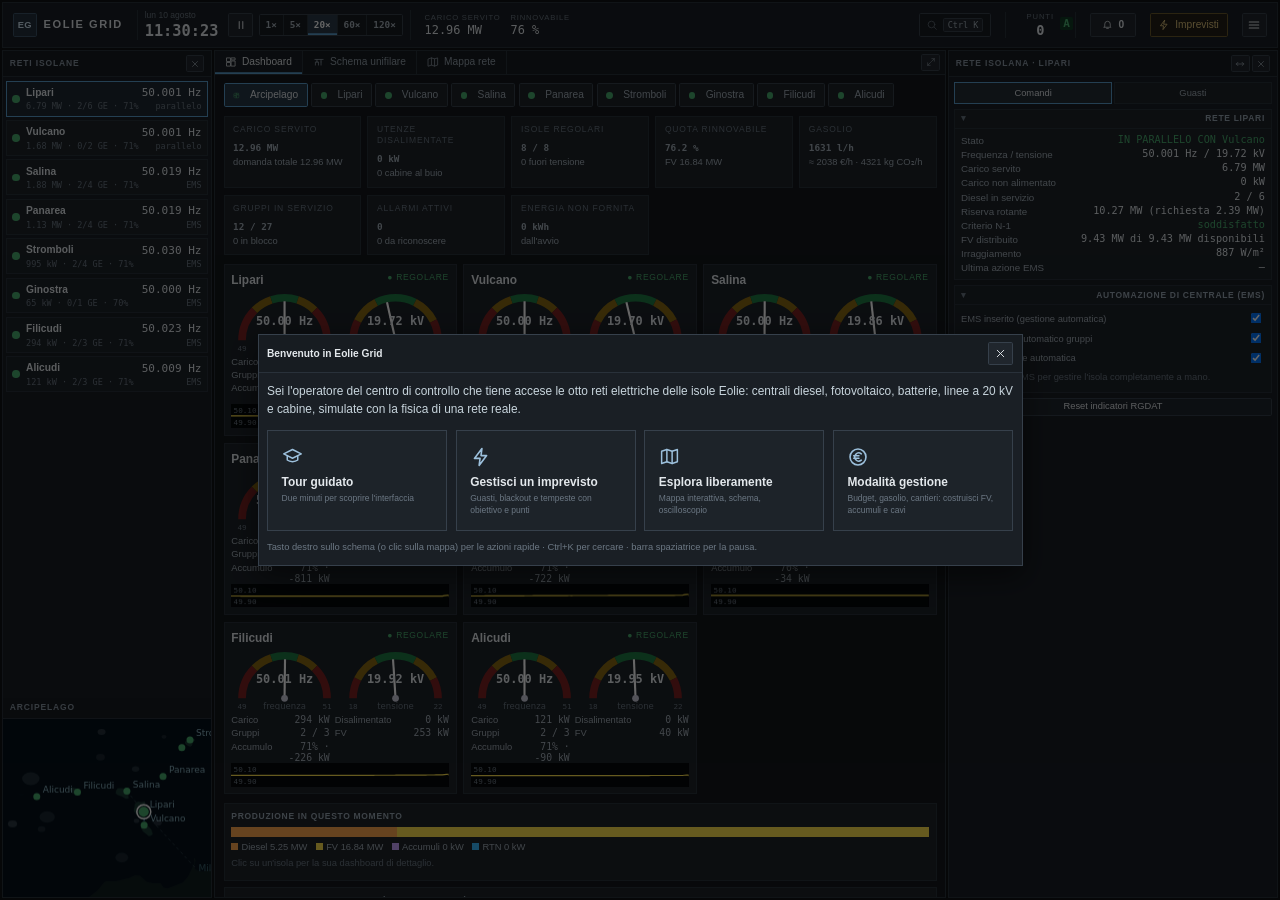
==== commit 9acb3898: "Aggiungi la modalità Gestione con budget e cantieri - Economia del servizio: ricavi per kWh fornito " ====
--- a/Eolie/index.html
+++ b/Eolie/index.html
@@ -4,10 +4,11 @@
 <meta charset="utf-8">
 <meta name="viewport" content="width=device-width,initial-scale=1">
 <title>Eolie Grid · Centro di controllo</title>
-<link rel="stylesheet" href="css/scada.css?v=31">
-<link rel="stylesheet" href="css/ux.css?v=31">
-<link rel="stylesheet" href="css/icons.css?v=31">
-<link rel="stylesheet" href="css/pro.css?v=31">
+<link rel="stylesheet" href="css/scada.css?v=32">
+<link rel="stylesheet" href="css/ux.css?v=32">
+<link rel="stylesheet" href="css/icons.css?v=32">
+<link rel="stylesheet" href="css/pro.css?v=32">
+<link rel="stylesheet" href="css/eco.css?v=32">
 </head>
 <body>
 <div id="app">
@@ -23,6 +24,7 @@
     <div class="kpis" id="kpis" hidden></div>
     <span class="hsp"></span>
     <button class="search" id="bSearch" title="Cerca isole, componenti, imprevisti e comandi (Ctrl+K)"><i class="ico ico-search"></i> <span>Cerca</span><kbd>Ctrl K</kbd></button>
+    <div class="cash" id="cash" style="display:none" title="Cassa della gestione · clic per il conto economico"><small>CASSA</small><b id="cashV">—</b><i id="cashR"></i></div>
     <div class="score" id="score" title="Punteggio e qualità del servizio · clic per il dettaglio"><small>PUNTI</small><b id="scPts">0</b><i id="scGrade">A</i></div>
     <button id="bAlm" class="btn alm" title="Allarmi da riconoscere · clic per l'elenco"><i class="ico ico-bell"></i> <b id="almN">0</b></button>
     <button id="emsBadge" class="btn wa" data-a="emsAll" title="Automazione disinserita: clic per reinserirla su tutte le isole" style="display:none"></button>
@@ -36,6 +38,8 @@
         <button class="mi" data-a="ptog" data-p="bottom" id="dk-bottom"><i></i>Strumenti (oscilloscopio, trend, eventi)</button>
         <div class="mlab">Automazione</div>
         <button class="mi" id="bEms" data-a="emsAll"></button>
+        <div class="mlab">Modalità di gioco</div>
+        <button class="mi" id="bGame" data-a="gameMode"><i class="ico ico-euro"></i> Modalità gestione (budget e cantieri)</button>
         <div class="mlab">Simulazione</div>
         <button class="mi" id="bSlow">Moviola</button>
         <button class="mi" id="bMode" data-a="mode">BASE</button>
@@ -60,12 +64,13 @@
       <button data-tab="dash" class="on"><i class="ico ico-dashboard"></i> Dashboard</button>
       <button data-tab="sld"><i class="ico ico-schema"></i> Schema unifilare</button>
       <button data-tab="map"><i class="ico ico-map"></i> Mappa rete</button>
+      <button data-tab="eco" id="tabEco" style="display:none"><i class="ico ico-euro"></i> Gestione</button>
       <span class="sp"></span>
       <span id="islTitle"></span>
       <button id="bFit" title="Adatta lo schema alla finestra"><i class="ico ico-fit"></i></button>
       <span class="pb"><button data-a="pmax" data-p="center" title="Ingrandisci / ripristina"><i class="ico ico-expand"></i></button></span>
     </div>
-    <div class="cv" id="cvWrap"><canvas id="cv"></canvas><div id="tip"></div><div id="banner"></div><div id="dash"></div></div>
+    <div class="cv" id="cvWrap"><canvas id="cv"></canvas><div id="tip"></div><div id="banner"></div><div id="dash"></div><div id="eco"></div></div>
   </section>
 
   <aside id="right" class="panel">
@@ -99,20 +104,22 @@
 <div id="tour" class="hidden"><div id="tourHole"></div><div id="tourCard"></div></div>
 <div id="splash"><div><span class="logo">EG</span><b>EOLIE GRID</b><small>Avvio della simulazione</small></div></div>
 
-<script src="js/geo.js?v=31"></script>
-<script src="js/data.js?v=31"></script>
-<script src="js/engine.js?v=31"></script>
-<script src="js/prot.js?v=31"></script>
-<script src="js/ctrl.js?v=31"></script>
-<script src="js/rec.js?v=31"></script>
-<script src="js/ui-core.js?v=31"></script>
-<script src="js/scen.js?v=31"></script>
-<script src="js/ui-sld.js?v=31"></script>
-<script src="js/ui-map.js?v=31"></script>
-<script src="js/ui-face.js?v=31"></script>
-<script src="js/ui-scope.js?v=31"></script>
-<script src="js/ui-dash.js?v=31"></script>
-<script src="js/ui-main.js?v=31"></script>
-<script src="js/ui-ux.js?v=31"></script>
+<script src="js/geo.js?v=32"></script>
+<script src="js/data.js?v=32"></script>
+<script src="js/engine.js?v=32"></script>
+<script src="js/prot.js?v=32"></script>
+<script src="js/ctrl.js?v=32"></script>
+<script src="js/eco.js?v=32"></script>
+<script src="js/rec.js?v=32"></script>
+<script src="js/ui-core.js?v=32"></script>
+<script src="js/scen.js?v=32"></script>
+<script src="js/ui-sld.js?v=32"></script>
+<script src="js/ui-map.js?v=32"></script>
+<script src="js/ui-face.js?v=32"></script>
+<script src="js/ui-scope.js?v=32"></script>
+<script src="js/ui-dash.js?v=32"></script>
+<script src="js/ui-main.js?v=32"></script>
+<script src="js/ui-ux.js?v=32"></script>
+<script src="js/ui-eco.js?v=32"></script>
 </body>
 </html>
--- a/Eolie/css/icons.css
+++ b/Eolie/css/icons.css
@@ -60,3 +60,5 @@
 .ico-chev { --m: url("data:image/svg+xml;utf8,%3Csvg xmlns='http://www.w3.org/2000/svg' viewBox='0 0 24 24' fill='none' stroke='black' stroke-width='1.7' stroke-linecap='round' stroke-linejoin='round'%3E%3Cpath d='M9 6l6 6-6 6'/%3E%3C/svg%3E"); }
 .ico-pin { --m: url("data:image/svg+xml;utf8,%3Csvg xmlns='http://www.w3.org/2000/svg' viewBox='0 0 24 24' fill='none' stroke='black' stroke-width='1.7' stroke-linecap='round' stroke-linejoin='round'%3E%3Cpath d='M12 21s-6.5-6-6.5-11a6.5 6.5 0 0 1 13 0c0 5-6.5 11-6.5 11z'/%3E%3Ccircle cx='12' cy='10' r='2.3'/%3E%3C/svg%3E"); }
 .ico-scope { --m: url("data:image/svg+xml;utf8,%3Csvg xmlns='http://www.w3.org/2000/svg' viewBox='0 0 24 24' fill='none' stroke='black' stroke-width='1.7' stroke-linecap='round' stroke-linejoin='round'%3E%3Crect x='3' y='5' width='18' height='14'/%3E%3Cpath d='M5 12h3l2-4 3 8 2-4h4'/%3E%3C/svg%3E"); }
+.ico-euro { --m: url("data:image/svg+xml;utf8,%3Csvg xmlns='http://www.w3.org/2000/svg' viewBox='0 0 24 24' fill='none' stroke='black' stroke-width='1.7' stroke-linecap='round' stroke-linejoin='round'%3E%3Ccircle cx='12' cy='12' r='8.5'/%3E%3Cpath d='M15.5 8.6a4.3 4.3 0 1 0 0 6.8'/%3E%3Cpath d='M7.5 10.7h5.5M7.5 13.3h5.5'/%3E%3C/svg%3E"); }
+.ico-build { --m: url("data:image/svg+xml;utf8,%3Csvg xmlns='http://www.w3.org/2000/svg' viewBox='0 0 24 24' fill='none' stroke='black' stroke-width='1.7' stroke-linecap='round' stroke-linejoin='round'%3E%3Cpath d='M4 20.5h10M7 20.5V4.5h12.5M7 4.5l4.5 4.5M7 9h12.5M17.5 4.5v8'/%3E%3Cpath d='M16 12.5h3v3h-3z'/%3E%3C/svg%3E"); }
--- a/Eolie/css/eco.css
+++ b/Eolie/css/eco.css
@@ -0,0 +1,49 @@
+/* =====================================================================
+   MODALITÀ GESTIONE — cassa, pannello economico, cantiere, piani
+   ===================================================================== */
+#eco { position: absolute; inset: 0; overflow: auto; display: none; background: var(--bg, #070b0f); }
+#eco.on { display: block; }
+.ecoIn { padding: 10px; min-height: 100%; zoom: var(--z); }
+.cash { display: flex; flex-direction: column; align-items: center; justify-content: center; padding: 0 10px; border-left: 1px solid var(--bd); border-right: 1px solid var(--bd); min-width: 118px; cursor: pointer; }
+.cash small { font-size: 9px; letter-spacing: .12em; color: var(--dim); }
+.cash b { font: 600 16px var(--mono); color: var(--hi); line-height: 1.1; }
+.cash i { font: 600 10px var(--mono); font-style: normal; }
+.cash:hover { background: #1d2329; }
+
+.ehead { display: flex; gap: 12px; align-items: stretch; flex-wrap: wrap; margin-bottom: 10px; }
+.ecash { background: #1d2329; border: 1px solid var(--bd); padding: 8px 14px; min-width: 260px; }
+.ecash small { display: block; font-size: 10px; letter-spacing: .12em; text-transform: uppercase; color: var(--dim); }
+.ecash b { display: block; font: 600 30px var(--mono); color: var(--hi); }
+.ecash span { font: 12px var(--mono); }
+.eacts { display: flex; gap: 6px; flex-wrap: wrap; align-content: center; }
+.eacts .btn { display: inline-flex; align-items: center; gap: 6px; }
+.ecoIn .ok, .ebuild .ok, table.dt td.ok { color: var(--ok); }
+.ecoIn .wa, .ebuild .wa { color: var(--wa); }
+.ecoIn .al, .ebuild .al, table.dt td.al { color: var(--al); }
+.ecash b.al { color: var(--al); } .ecash b.wa { color: var(--wa); }
+.dbox.wide { grid-column: 1 / -1; }
+.ecoIn table.dt tr.tot td { border-top: 1px solid var(--bd2); }
+.proj { display: flex; justify-content: space-between; align-items: center; gap: 10px; padding: 5px 0; border-bottom: 1px solid #141d24; }
+.proj b { display: block; color: var(--hi); font-size: 12px; font-weight: 600; }
+.proj small { color: var(--dim); font-size: 11px; }
+.proj .lb { width: 120px; height: 8px; flex: none; }
+.proj .lb i { background: var(--mv); }
+.tip { border-left: 3px solid var(--wa); background: #221e12; color: #e9d9a8; padding: 5px 8px; margin: 4px 0; font-size: 12px; }
+ul.elist { margin: 0; padding-left: 16px; font-size: 12px; line-height: 1.45; color: var(--tx); }
+ul.elist li { margin: 3px 0; }
+
+/* cantiere e piani (nelle finestre) */
+.ebuild .ecashm { margin-bottom: 8px; color: var(--tx); }
+.ebuild .ecashm b { font-family: var(--mono); color: var(--hi); }
+.ebuild table.dt tr { cursor: default; }
+.ebuild td.row, .ebuild .row { display: flex; gap: 4px; flex-wrap: wrap; align-items: center; }
+.btn.armed { background: #5a3d0c !important; border-color: var(--wa) !important; color: #ffe2a0 !important; }
+.btn:disabled { opacity: .45; cursor: not-allowed; }
+.sec.plan .bd .row { margin: 4px 0; }
+.sec.plan h5 { display: flex; justify-content: space-between; gap: 10px; }
+.sec.plan h5 span:last-child { font: 11px var(--mono); color: var(--tx); text-transform: none; letter-spacing: 0; }
+table.ems input[type=number] { width: 62px; }
+table.ems tr { cursor: default; }
+#mBody select { max-width: 100%; }
+@media (max-width: 700px) { .ecash { min-width: 0; flex: 1; } .ecash b { font-size: 24px; } }
+.ecoIn canvas { width: 100%; display: block; }
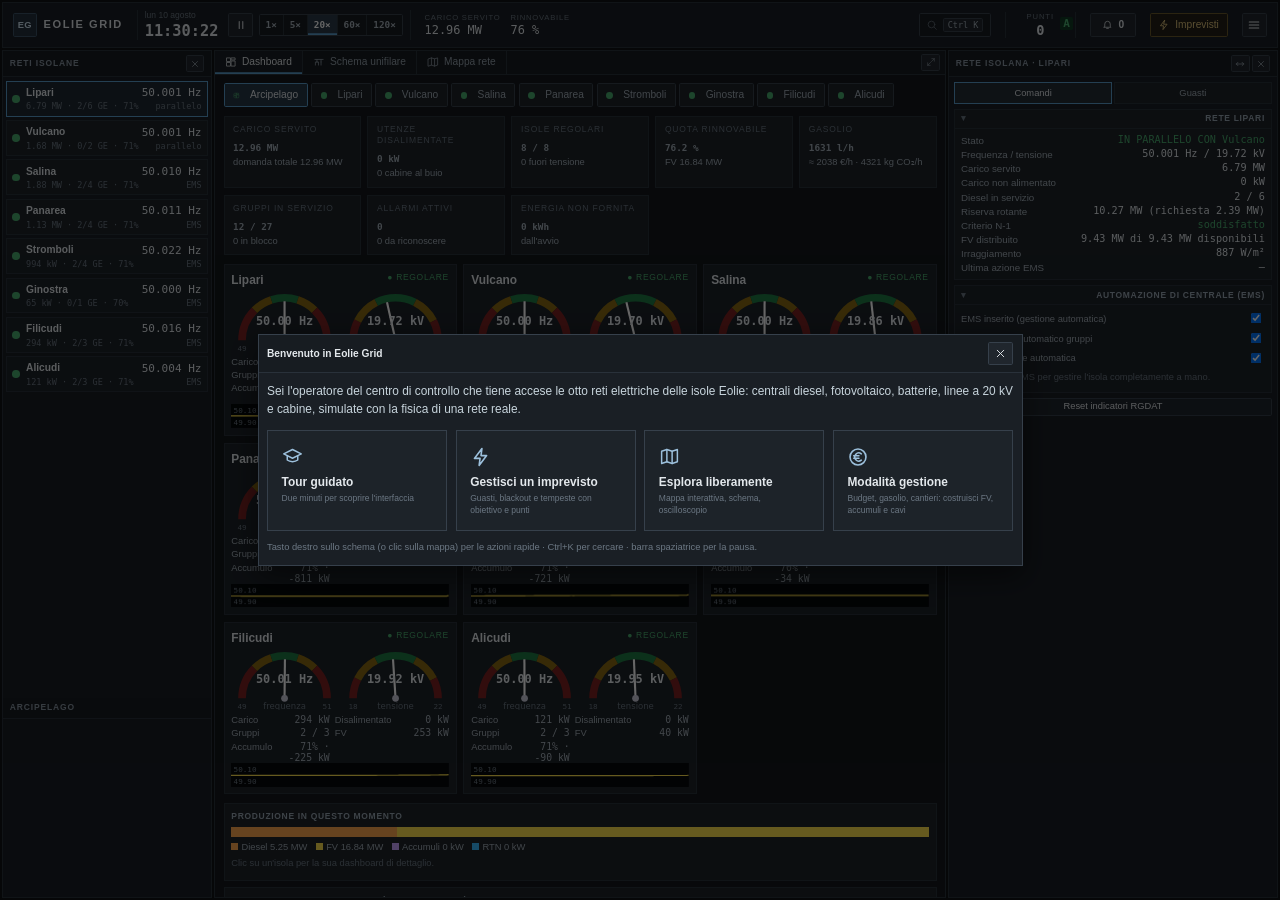
==== commit cfa2e765: "Mappa più leggera in Safari - Nuvole su un livello a parte, ridisegnato 10 volte al secondo e   copi" ====
--- a/Eolie/index.html
+++ b/Eolie/index.html
@@ -114,7 +114,7 @@
 <script src="js/ui-core.js?v=32"></script>
 <script src="js/scen.js?v=32"></script>
 <script src="js/ui-sld.js?v=32"></script>
-<script src="js/ui-map.js?v=32"></script>
+<script src="js/ui-map.js?v=33"></script>
 <script src="js/ui-face.js?v=32"></script>
 <script src="js/ui-scope.js?v=32"></script>
 <script src="js/ui-dash.js?v=32"></script>
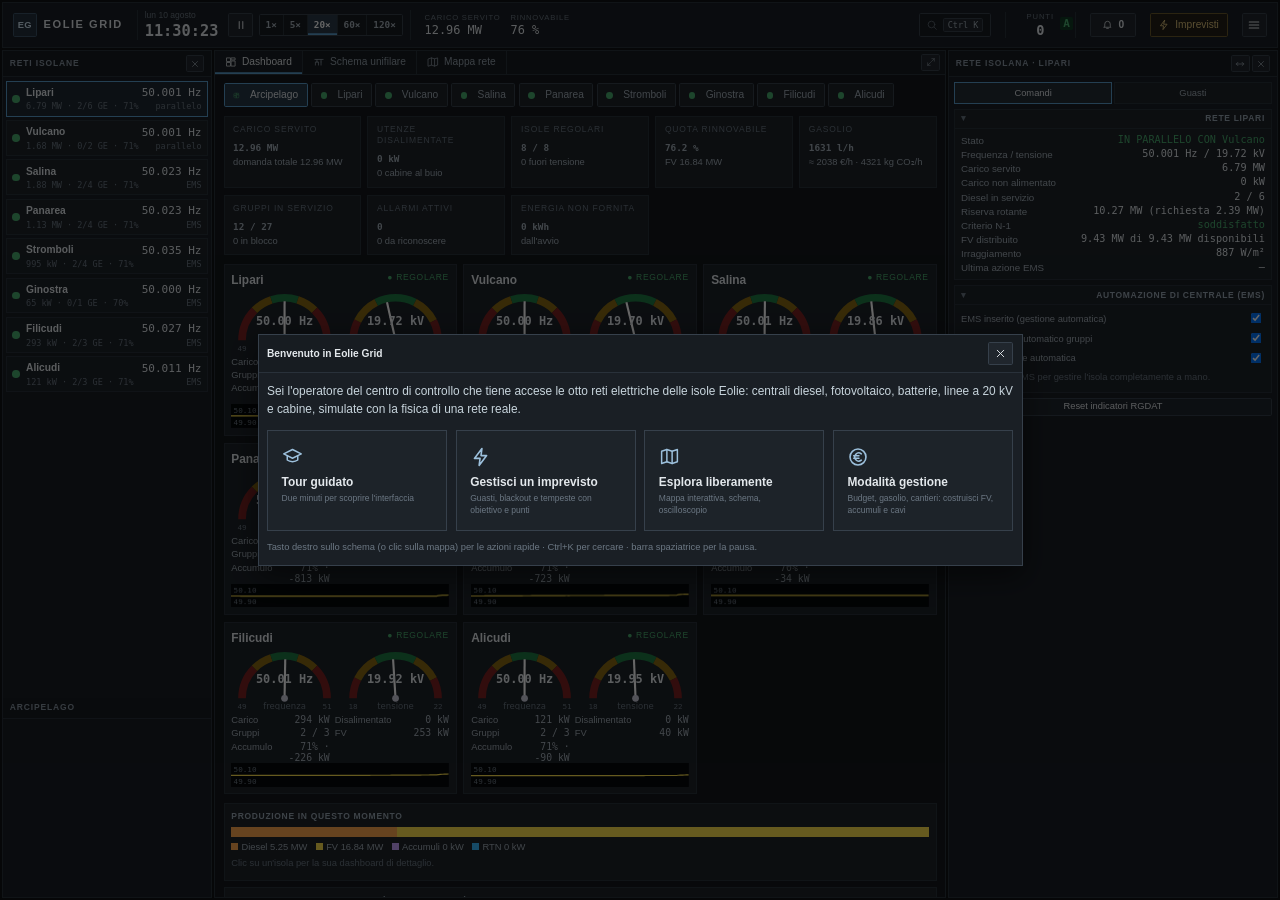
==== commit b7f64343: "FV in manuale, cause della mancata erogazione, automazione globale, presa di carico graduale - Gesti" ====
--- a/Eolie/index.html
+++ b/Eolie/index.html
@@ -4,11 +4,11 @@
 <meta charset="utf-8">
 <meta name="viewport" content="width=device-width,initial-scale=1">
 <title>Eolie Grid · Centro di controllo</title>
-<link rel="stylesheet" href="css/scada.css?v=32">
-<link rel="stylesheet" href="css/ux.css?v=32">
-<link rel="stylesheet" href="css/icons.css?v=32">
-<link rel="stylesheet" href="css/pro.css?v=32">
-<link rel="stylesheet" href="css/eco.css?v=32">
+<link rel="stylesheet" href="css/scada.css?v=40">
+<link rel="stylesheet" href="css/ux.css?v=40">
+<link rel="stylesheet" href="css/icons.css?v=40">
+<link rel="stylesheet" href="css/pro.css?v=40">
+<link rel="stylesheet" href="css/eco.css?v=40">
 </head>
 <body>
 <div id="app">
@@ -104,22 +104,22 @@
 <div id="tour" class="hidden"><div id="tourHole"></div><div id="tourCard"></div></div>
 <div id="splash"><div><span class="logo">EG</span><b>EOLIE GRID</b><small>Avvio della simulazione</small></div></div>
 
-<script src="js/geo.js?v=32"></script>
-<script src="js/data.js?v=32"></script>
-<script src="js/engine.js?v=32"></script>
-<script src="js/prot.js?v=32"></script>
-<script src="js/ctrl.js?v=32"></script>
-<script src="js/eco.js?v=32"></script>
-<script src="js/rec.js?v=32"></script>
-<script src="js/ui-core.js?v=32"></script>
-<script src="js/scen.js?v=32"></script>
-<script src="js/ui-sld.js?v=32"></script>
-<script src="js/ui-map.js?v=33"></script>
-<script src="js/ui-face.js?v=32"></script>
-<script src="js/ui-scope.js?v=32"></script>
-<script src="js/ui-dash.js?v=32"></script>
-<script src="js/ui-main.js?v=32"></script>
-<script src="js/ui-ux.js?v=32"></script>
-<script src="js/ui-eco.js?v=32"></script>
+<script src="js/geo.js?v=40"></script>
+<script src="js/data.js?v=40"></script>
+<script src="js/engine.js?v=40"></script>
+<script src="js/prot.js?v=40"></script>
+<script src="js/ctrl.js?v=40"></script>
+<script src="js/eco.js?v=40"></script>
+<script src="js/rec.js?v=40"></script>
+<script src="js/ui-core.js?v=40"></script>
+<script src="js/scen.js?v=40"></script>
+<script src="js/ui-sld.js?v=40"></script>
+<script src="js/ui-map.js?v=40"></script>
+<script src="js/ui-face.js?v=40"></script>
+<script src="js/ui-scope.js?v=40"></script>
+<script src="js/ui-dash.js?v=40"></script>
+<script src="js/ui-main.js?v=40"></script>
+<script src="js/ui-ux.js?v=40"></script>
+<script src="js/ui-eco.js?v=40"></script>
 </body>
 </html>
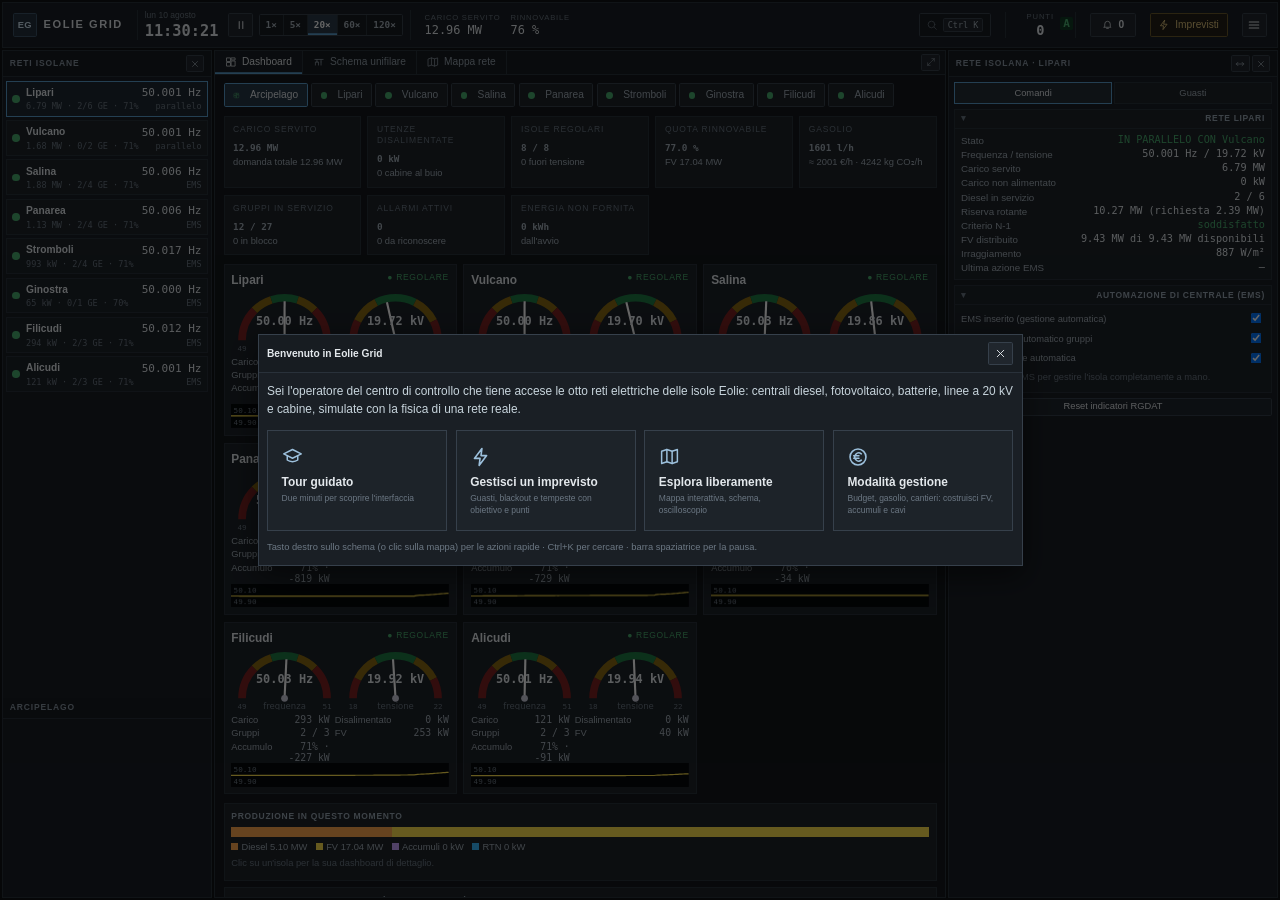
==== commit 77f3b6cb: "Gestione: richiesta di fondi (prestiti, contributo pubblico, anticipo di emergenza) Co-Authored-By: " ====
--- a/Eolie/index.html
+++ b/Eolie/index.html
@@ -4,11 +4,11 @@
 <meta charset="utf-8">
 <meta name="viewport" content="width=device-width,initial-scale=1">
 <title>Eolie Grid · Centro di controllo</title>
-<link rel="stylesheet" href="css/scada.css?v=40">
-<link rel="stylesheet" href="css/ux.css?v=40">
-<link rel="stylesheet" href="css/icons.css?v=40">
-<link rel="stylesheet" href="css/pro.css?v=40">
-<link rel="stylesheet" href="css/eco.css?v=40">
+<link rel="stylesheet" href="css/scada.css?v=41">
+<link rel="stylesheet" href="css/ux.css?v=41">
+<link rel="stylesheet" href="css/icons.css?v=41">
+<link rel="stylesheet" href="css/pro.css?v=41">
+<link rel="stylesheet" href="css/eco.css?v=41">
 </head>
 <body>
 <div id="app">
@@ -104,22 +104,22 @@
 <div id="tour" class="hidden"><div id="tourHole"></div><div id="tourCard"></div></div>
 <div id="splash"><div><span class="logo">EG</span><b>EOLIE GRID</b><small>Avvio della simulazione</small></div></div>
 
-<script src="js/geo.js?v=40"></script>
-<script src="js/data.js?v=40"></script>
-<script src="js/engine.js?v=40"></script>
-<script src="js/prot.js?v=40"></script>
-<script src="js/ctrl.js?v=40"></script>
-<script src="js/eco.js?v=40"></script>
-<script src="js/rec.js?v=40"></script>
-<script src="js/ui-core.js?v=40"></script>
-<script src="js/scen.js?v=40"></script>
-<script src="js/ui-sld.js?v=40"></script>
-<script src="js/ui-map.js?v=40"></script>
-<script src="js/ui-face.js?v=40"></script>
-<script src="js/ui-scope.js?v=40"></script>
-<script src="js/ui-dash.js?v=40"></script>
-<script src="js/ui-main.js?v=40"></script>
-<script src="js/ui-ux.js?v=40"></script>
-<script src="js/ui-eco.js?v=40"></script>
+<script src="js/geo.js?v=41"></script>
+<script src="js/data.js?v=41"></script>
+<script src="js/engine.js?v=41"></script>
+<script src="js/prot.js?v=41"></script>
+<script src="js/ctrl.js?v=41"></script>
+<script src="js/eco.js?v=41"></script>
+<script src="js/rec.js?v=41"></script>
+<script src="js/ui-core.js?v=41"></script>
+<script src="js/scen.js?v=41"></script>
+<script src="js/ui-sld.js?v=41"></script>
+<script src="js/ui-map.js?v=41"></script>
+<script src="js/ui-face.js?v=41"></script>
+<script src="js/ui-scope.js?v=41"></script>
+<script src="js/ui-dash.js?v=41"></script>
+<script src="js/ui-main.js?v=41"></script>
+<script src="js/ui-ux.js?v=41"></script>
+<script src="js/ui-eco.js?v=41"></script>
 </body>
 </html>
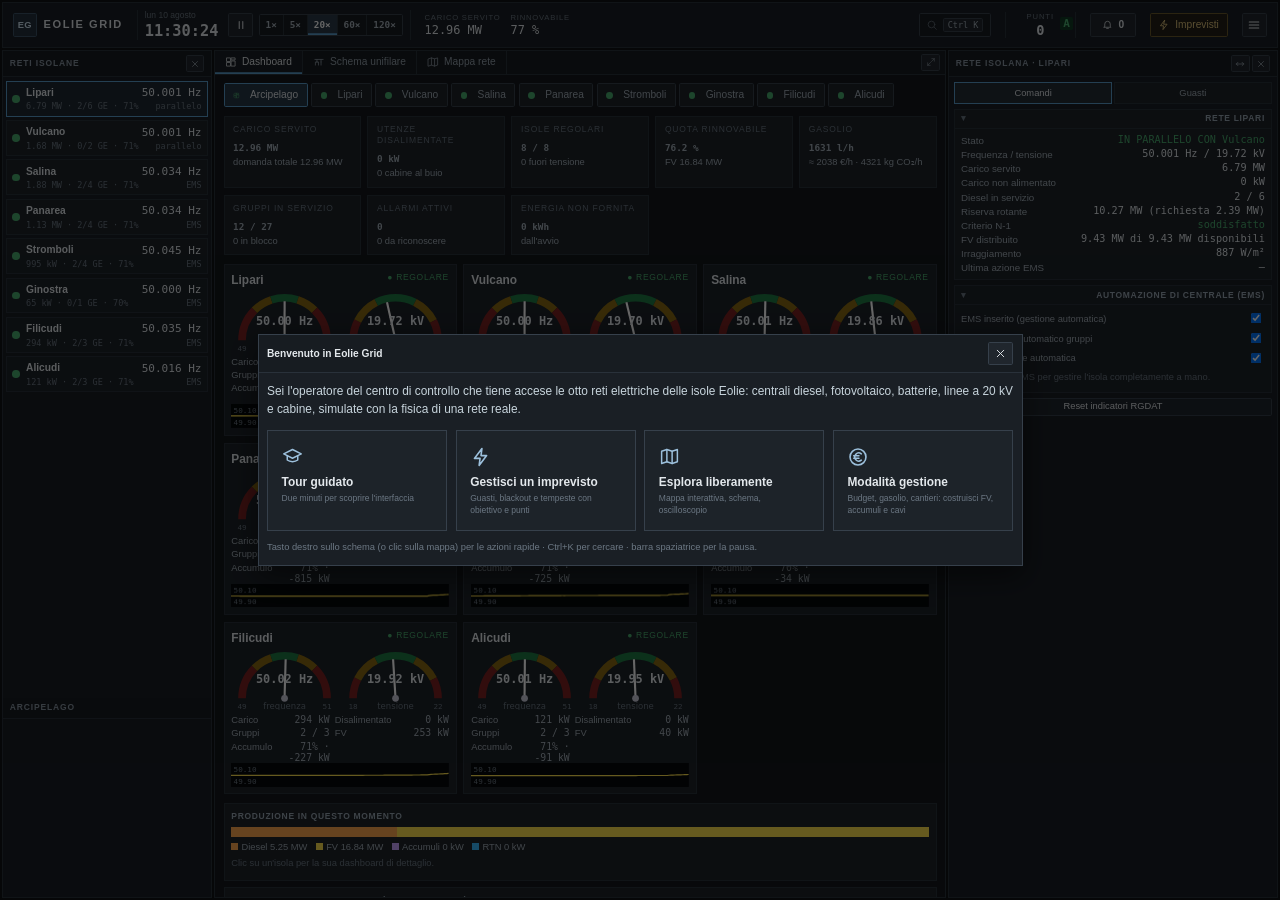
==== commit 91f67b6d: "Impostazioni: amministrazione con password (tempi di costruzione e fondi) Co-Authored-By: Claude Opu" ====
--- a/Eolie/index.html
+++ b/Eolie/index.html
@@ -4,11 +4,11 @@
 <meta charset="utf-8">
 <meta name="viewport" content="width=device-width,initial-scale=1">
 <title>Eolie Grid · Centro di controllo</title>
-<link rel="stylesheet" href="css/scada.css?v=41">
-<link rel="stylesheet" href="css/ux.css?v=41">
-<link rel="stylesheet" href="css/icons.css?v=41">
-<link rel="stylesheet" href="css/pro.css?v=41">
-<link rel="stylesheet" href="css/eco.css?v=41">
+<link rel="stylesheet" href="css/scada.css?v=42">
+<link rel="stylesheet" href="css/ux.css?v=42">
+<link rel="stylesheet" href="css/icons.css?v=42">
+<link rel="stylesheet" href="css/pro.css?v=42">
+<link rel="stylesheet" href="css/eco.css?v=42">
 </head>
 <body>
 <div id="app">
@@ -104,22 +104,22 @@
 <div id="tour" class="hidden"><div id="tourHole"></div><div id="tourCard"></div></div>
 <div id="splash"><div><span class="logo">EG</span><b>EOLIE GRID</b><small>Avvio della simulazione</small></div></div>
 
-<script src="js/geo.js?v=41"></script>
-<script src="js/data.js?v=41"></script>
-<script src="js/engine.js?v=41"></script>
-<script src="js/prot.js?v=41"></script>
-<script src="js/ctrl.js?v=41"></script>
-<script src="js/eco.js?v=41"></script>
-<script src="js/rec.js?v=41"></script>
-<script src="js/ui-core.js?v=41"></script>
-<script src="js/scen.js?v=41"></script>
-<script src="js/ui-sld.js?v=41"></script>
-<script src="js/ui-map.js?v=41"></script>
-<script src="js/ui-face.js?v=41"></script>
-<script src="js/ui-scope.js?v=41"></script>
-<script src="js/ui-dash.js?v=41"></script>
-<script src="js/ui-main.js?v=41"></script>
-<script src="js/ui-ux.js?v=41"></script>
-<script src="js/ui-eco.js?v=41"></script>
+<script src="js/geo.js?v=42"></script>
+<script src="js/data.js?v=42"></script>
+<script src="js/engine.js?v=42"></script>
+<script src="js/prot.js?v=42"></script>
+<script src="js/ctrl.js?v=42"></script>
+<script src="js/eco.js?v=42"></script>
+<script src="js/rec.js?v=42"></script>
+<script src="js/ui-core.js?v=42"></script>
+<script src="js/scen.js?v=42"></script>
+<script src="js/ui-sld.js?v=42"></script>
+<script src="js/ui-map.js?v=42"></script>
+<script src="js/ui-face.js?v=42"></script>
+<script src="js/ui-scope.js?v=42"></script>
+<script src="js/ui-dash.js?v=42"></script>
+<script src="js/ui-main.js?v=42"></script>
+<script src="js/ui-ux.js?v=42"></script>
+<script src="js/ui-eco.js?v=42"></script>
 </body>
 </html>
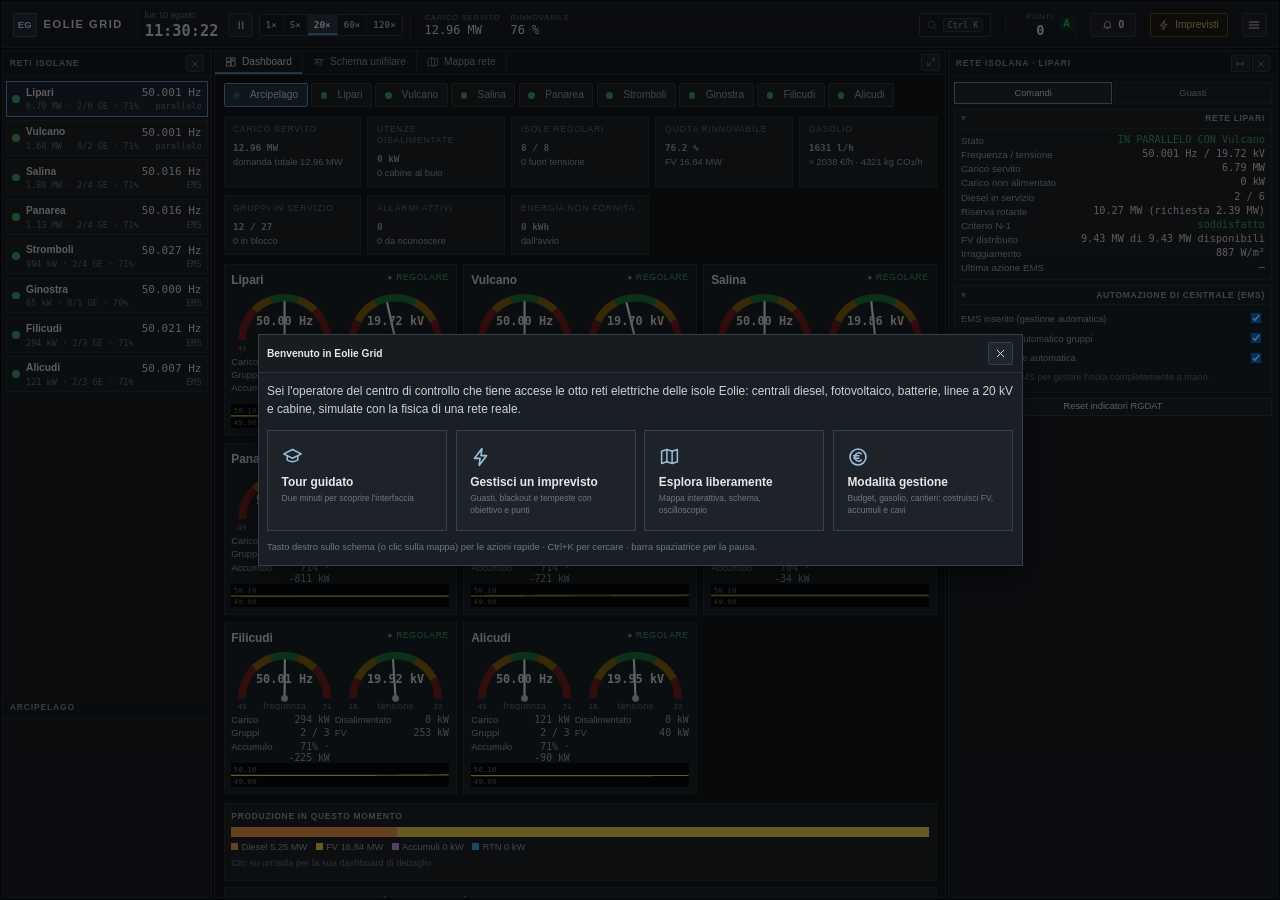
==== commit 306a0d45: "Gestione: vendita dell'eccedenza alla rete nazionale (0,10 €/kWh) Co-Authored-By: Claude Opus 5.5 <n" ====
--- a/Eolie/index.html
+++ b/Eolie/index.html
@@ -4,11 +4,11 @@
 <meta charset="utf-8">
 <meta name="viewport" content="width=device-width,initial-scale=1">
 <title>Eolie Grid · Centro di controllo</title>
-<link rel="stylesheet" href="css/scada.css?v=42">
-<link rel="stylesheet" href="css/ux.css?v=42">
-<link rel="stylesheet" href="css/icons.css?v=42">
-<link rel="stylesheet" href="css/pro.css?v=42">
-<link rel="stylesheet" href="css/eco.css?v=42">
+<link rel="stylesheet" href="css/scada.css?v=43">
+<link rel="stylesheet" href="css/ux.css?v=43">
+<link rel="stylesheet" href="css/icons.css?v=43">
+<link rel="stylesheet" href="css/pro.css?v=43">
+<link rel="stylesheet" href="css/eco.css?v=43">
 </head>
 <body>
 <div id="app">
@@ -104,22 +104,22 @@
 <div id="tour" class="hidden"><div id="tourHole"></div><div id="tourCard"></div></div>
 <div id="splash"><div><span class="logo">EG</span><b>EOLIE GRID</b><small>Avvio della simulazione</small></div></div>
 
-<script src="js/geo.js?v=42"></script>
-<script src="js/data.js?v=42"></script>
-<script src="js/engine.js?v=42"></script>
-<script src="js/prot.js?v=42"></script>
-<script src="js/ctrl.js?v=42"></script>
-<script src="js/eco.js?v=42"></script>
-<script src="js/rec.js?v=42"></script>
-<script src="js/ui-core.js?v=42"></script>
-<script src="js/scen.js?v=42"></script>
-<script src="js/ui-sld.js?v=42"></script>
-<script src="js/ui-map.js?v=42"></script>
-<script src="js/ui-face.js?v=42"></script>
-<script src="js/ui-scope.js?v=42"></script>
-<script src="js/ui-dash.js?v=42"></script>
-<script src="js/ui-main.js?v=42"></script>
-<script src="js/ui-ux.js?v=42"></script>
-<script src="js/ui-eco.js?v=42"></script>
+<script src="js/geo.js?v=43"></script>
+<script src="js/data.js?v=43"></script>
+<script src="js/engine.js?v=43"></script>
+<script src="js/prot.js?v=43"></script>
+<script src="js/ctrl.js?v=43"></script>
+<script src="js/eco.js?v=43"></script>
+<script src="js/rec.js?v=43"></script>
+<script src="js/ui-core.js?v=43"></script>
+<script src="js/scen.js?v=43"></script>
+<script src="js/ui-sld.js?v=43"></script>
+<script src="js/ui-map.js?v=43"></script>
+<script src="js/ui-face.js?v=43"></script>
+<script src="js/ui-scope.js?v=43"></script>
+<script src="js/ui-dash.js?v=43"></script>
+<script src="js/ui-main.js?v=43"></script>
+<script src="js/ui-ux.js?v=43"></script>
+<script src="js/ui-eco.js?v=43"></script>
 </body>
 </html>
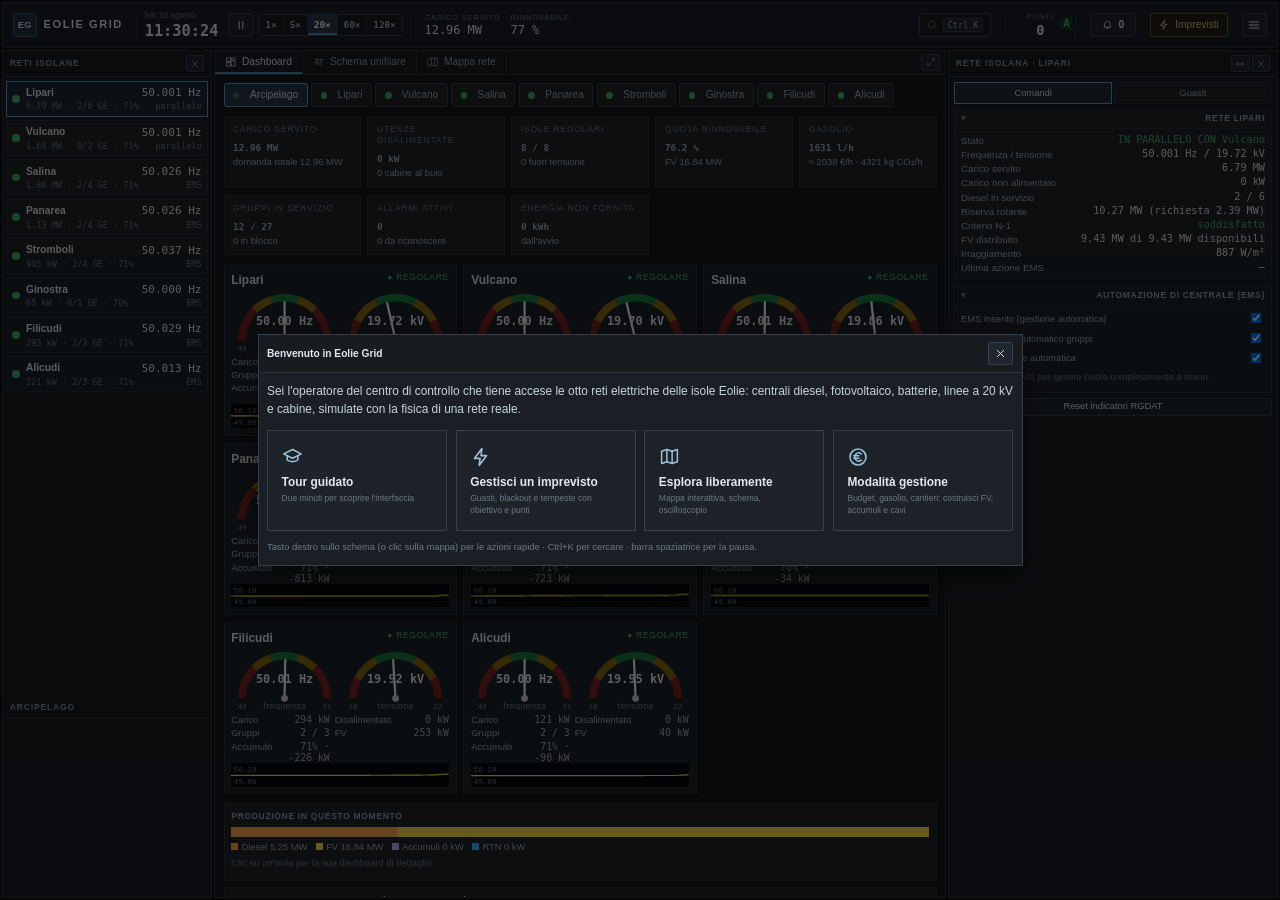
==== commit 842ea5b8: "FV: comando dell'immissione in cima al pannello, finestra per tutte le isole, niente limitazione EMS" ====
--- a/Eolie/index.html
+++ b/Eolie/index.html
@@ -4,11 +4,11 @@
 <meta charset="utf-8">
 <meta name="viewport" content="width=device-width,initial-scale=1">
 <title>Eolie Grid · Centro di controllo</title>
-<link rel="stylesheet" href="css/scada.css?v=43">
-<link rel="stylesheet" href="css/ux.css?v=43">
-<link rel="stylesheet" href="css/icons.css?v=43">
-<link rel="stylesheet" href="css/pro.css?v=43">
-<link rel="stylesheet" href="css/eco.css?v=43">
+<link rel="stylesheet" href="css/scada.css?v=44">
+<link rel="stylesheet" href="css/ux.css?v=44">
+<link rel="stylesheet" href="css/icons.css?v=44">
+<link rel="stylesheet" href="css/pro.css?v=44">
+<link rel="stylesheet" href="css/eco.css?v=44">
 </head>
 <body>
 <div id="app">
@@ -38,6 +38,7 @@
         <button class="mi" data-a="ptog" data-p="bottom" id="dk-bottom"><i></i>Strumenti (oscilloscopio, trend, eventi)</button>
         <div class="mlab">Automazione</div>
         <button class="mi" id="bEms" data-a="emsAll"></button>
+        <button class="mi" data-a="pvPanel"><i class="ico ico-sun"></i> Fotovoltaico in rete (quanto immettere)</button>
         <div class="mlab">Modalità di gioco</div>
         <button class="mi" id="bGame" data-a="gameMode"><i class="ico ico-euro"></i> Modalità gestione (budget e cantieri)</button>
         <div class="mlab">Simulazione</div>
@@ -104,22 +105,22 @@
 <div id="tour" class="hidden"><div id="tourHole"></div><div id="tourCard"></div></div>
 <div id="splash"><div><span class="logo">EG</span><b>EOLIE GRID</b><small>Avvio della simulazione</small></div></div>
 
-<script src="js/geo.js?v=43"></script>
-<script src="js/data.js?v=43"></script>
-<script src="js/engine.js?v=43"></script>
-<script src="js/prot.js?v=43"></script>
-<script src="js/ctrl.js?v=43"></script>
-<script src="js/eco.js?v=43"></script>
-<script src="js/rec.js?v=43"></script>
-<script src="js/ui-core.js?v=43"></script>
-<script src="js/scen.js?v=43"></script>
-<script src="js/ui-sld.js?v=43"></script>
-<script src="js/ui-map.js?v=43"></script>
-<script src="js/ui-face.js?v=43"></script>
-<script src="js/ui-scope.js?v=43"></script>
-<script src="js/ui-dash.js?v=43"></script>
-<script src="js/ui-main.js?v=43"></script>
-<script src="js/ui-ux.js?v=43"></script>
-<script src="js/ui-eco.js?v=43"></script>
+<script src="js/geo.js?v=44"></script>
+<script src="js/data.js?v=44"></script>
+<script src="js/engine.js?v=44"></script>
+<script src="js/prot.js?v=44"></script>
+<script src="js/ctrl.js?v=44"></script>
+<script src="js/eco.js?v=44"></script>
+<script src="js/rec.js?v=44"></script>
+<script src="js/ui-core.js?v=44"></script>
+<script src="js/scen.js?v=44"></script>
+<script src="js/ui-sld.js?v=44"></script>
+<script src="js/ui-map.js?v=44"></script>
+<script src="js/ui-face.js?v=44"></script>
+<script src="js/ui-scope.js?v=44"></script>
+<script src="js/ui-dash.js?v=44"></script>
+<script src="js/ui-main.js?v=44"></script>
+<script src="js/ui-ux.js?v=44"></script>
+<script src="js/ui-eco.js?v=44"></script>
 </body>
 </html>
--- a/Eolie/css/ux.css
+++ b/Eolie/css/ux.css
@@ -125,3 +125,9 @@
 
 #mapBar .wx button { font-size: 12px; }
 #mapBar .wx .wxb { font-size: 14px; padding: 3px 8px; }
+
+/* comando dell'immissione FV */
+.pvctl{display:flex;align-items:center;gap:8px;min-width:170px}
+.pvctl input[type=range]{flex:1;min-width:110px;accent-color:var(--ok,#3fb27f)}
+.pvctl b{min-width:42px;text-align:right;font-variant-numeric:tabular-nums}
+.dt.pvm td{vertical-align:middle}
